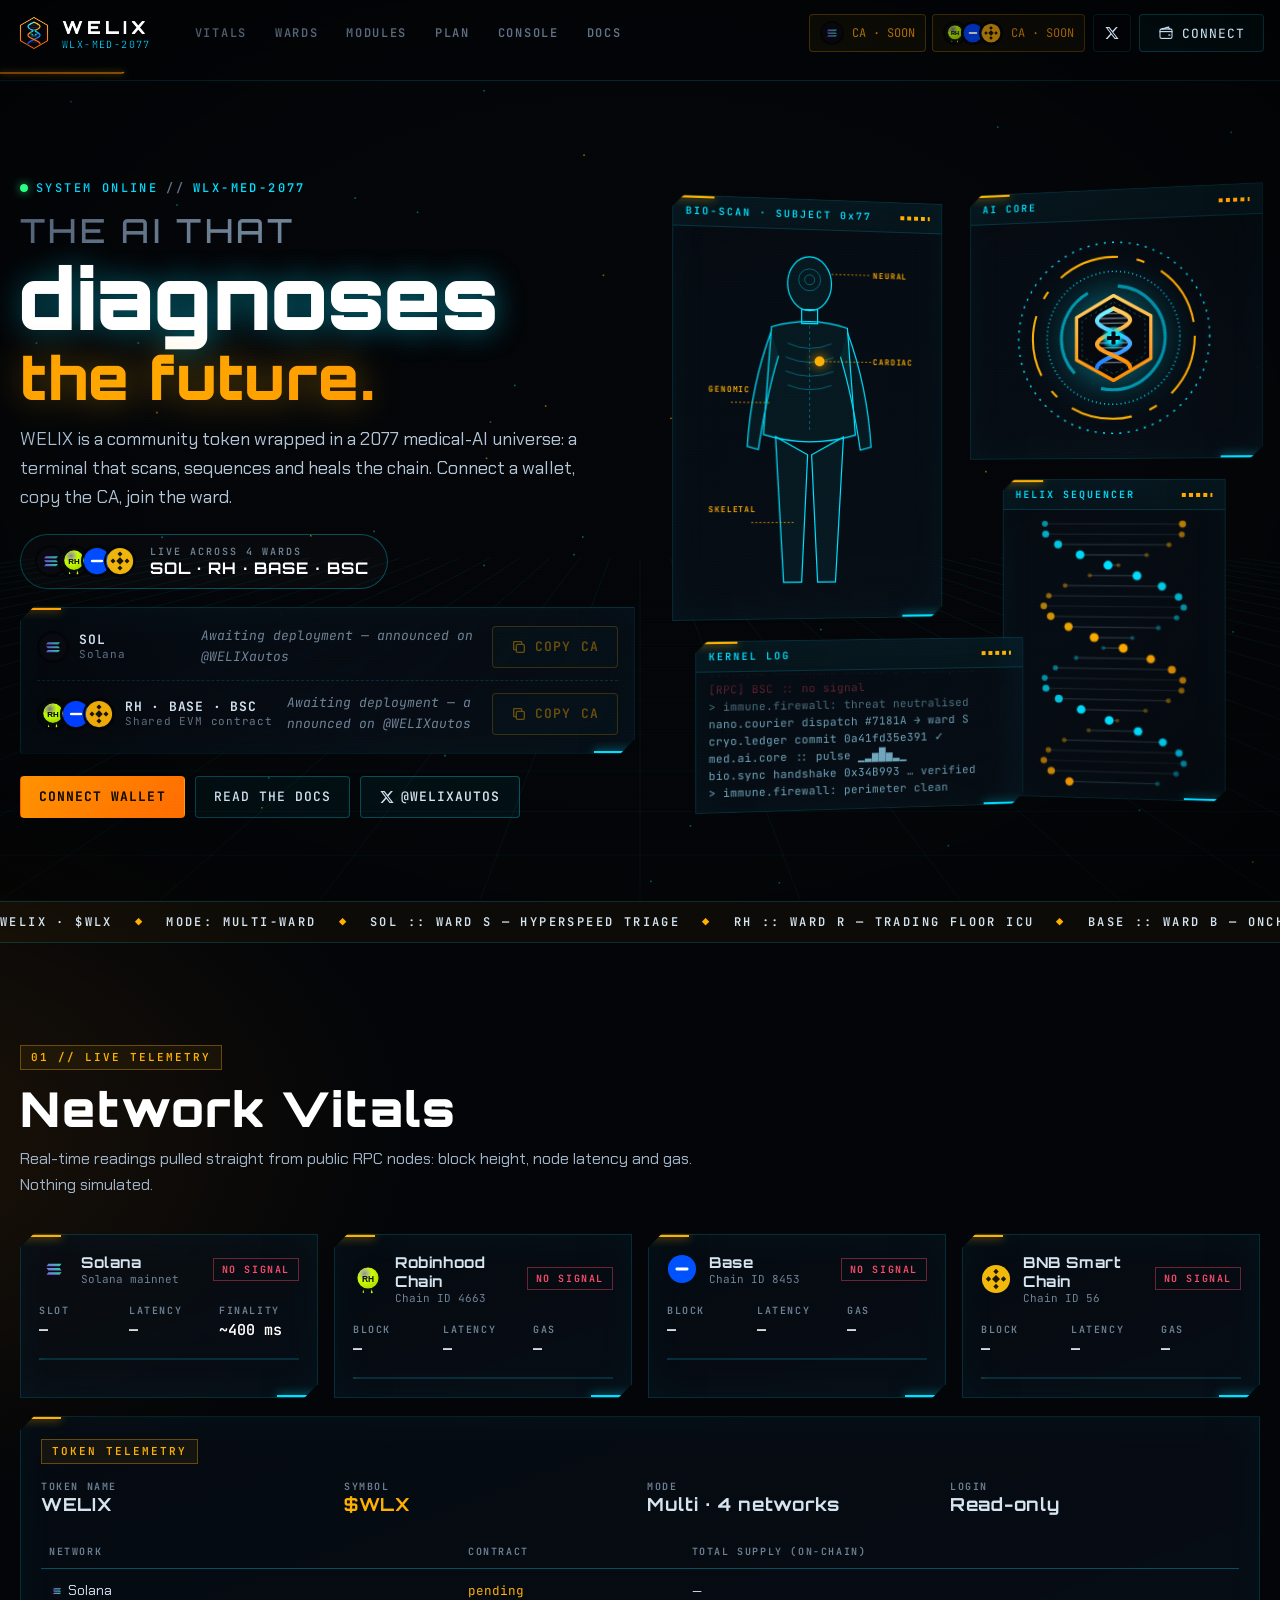
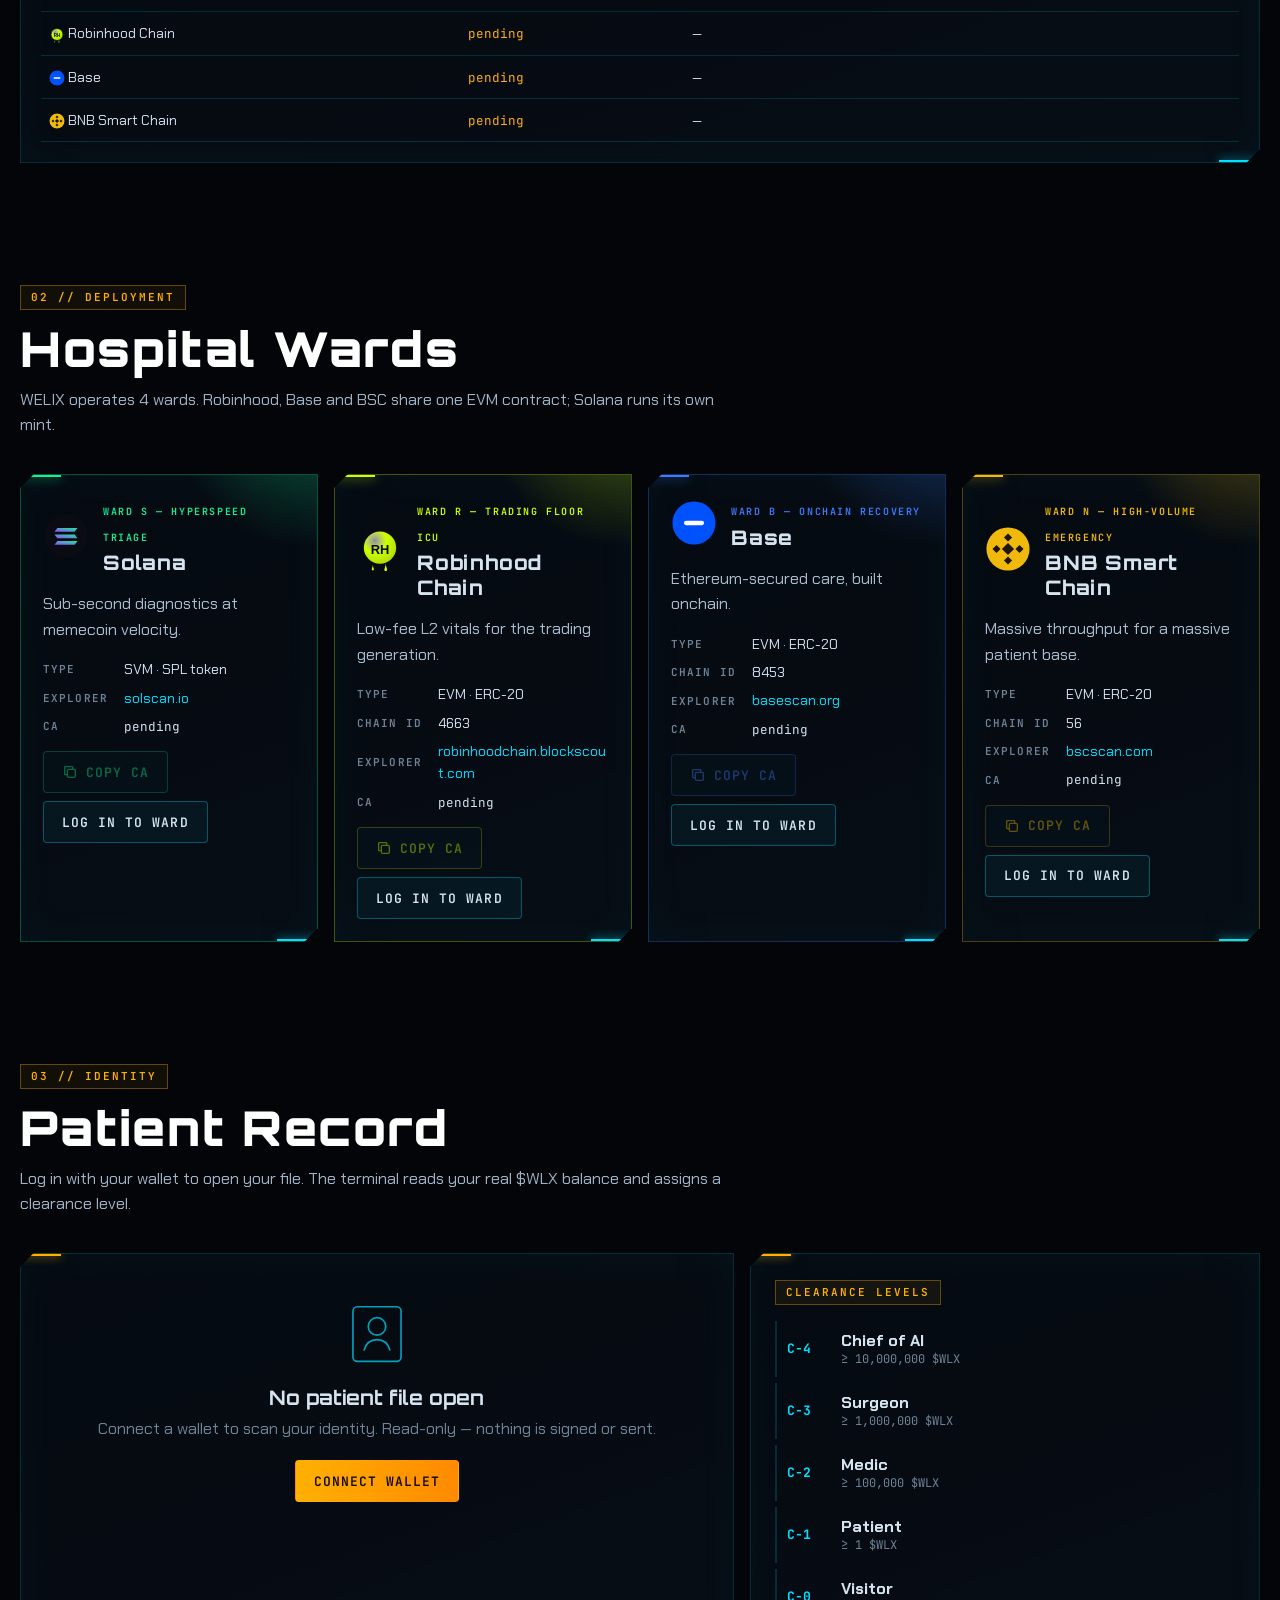
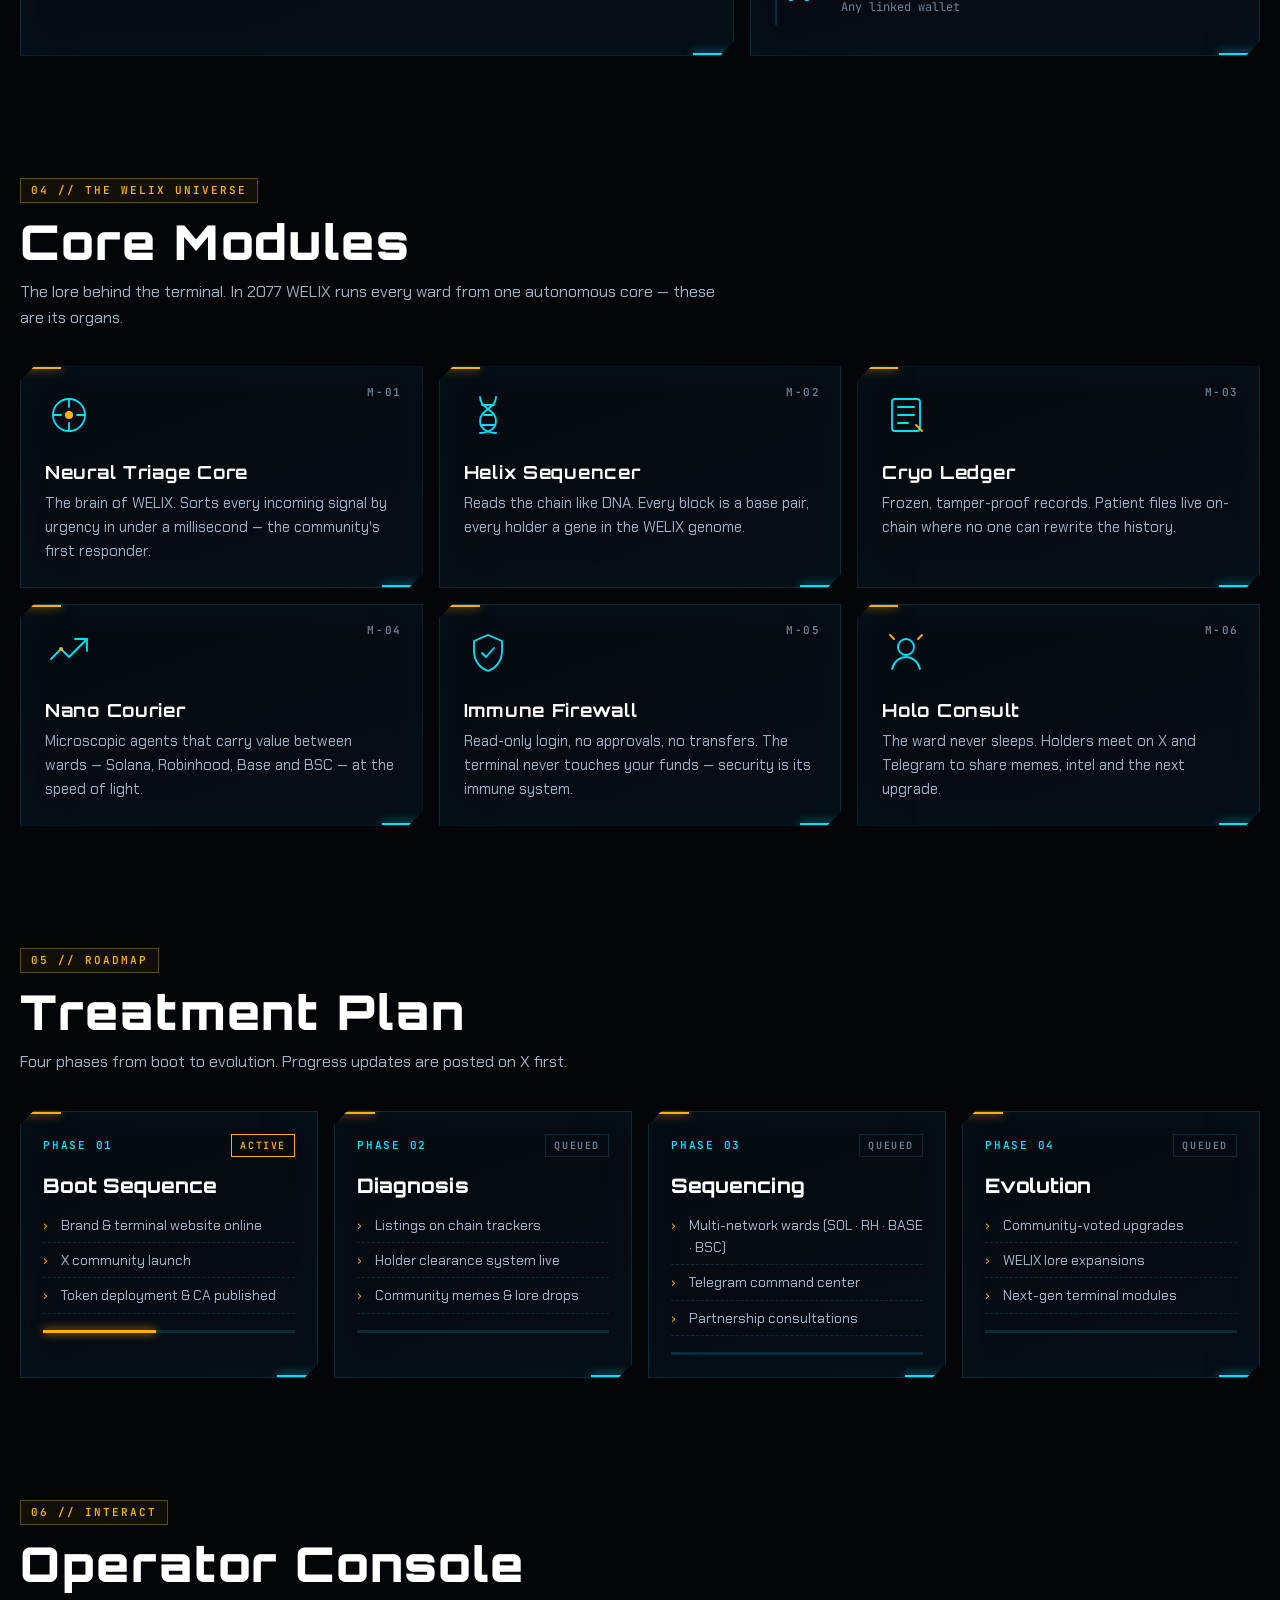
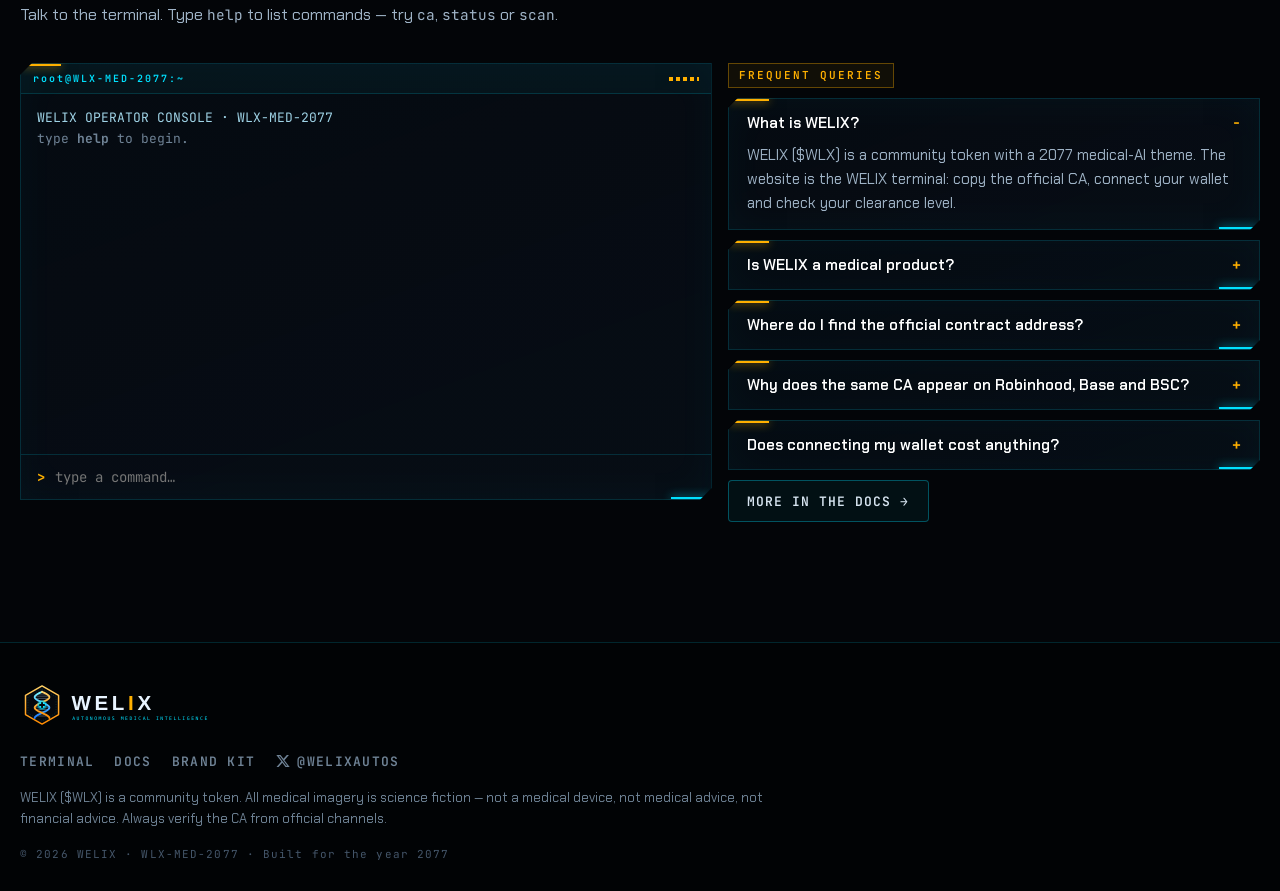
==== index.html @ bdf2879d "WELIX: 2077 medical-AI terminal site, docs, brand kit, config-driven networks Co-Authored-By: Claude" ====
<!doctype html>
<html lang="en" data-mode="multi">
<head>
  <meta charset="utf-8">
  <meta name="viewport" content="width=device-width, initial-scale=1">
  <title>WELIX ($WLX) — Autonomous Medical Intelligence</title>
  <meta name="description" content="WELIX ($WLX) — the 2077 medical-AI terminal. Copy the official CA, connect your wallet, check your clearance.">
  <meta name="theme-color" content="#030508">
  <meta property="og:title" content="WELIX ($WLX) — Autonomous Medical Intelligence">
  <meta property="og:description" content="The 2077 medical-AI terminal on Solana, Robinhood Chain, Base and BSC.">
  <meta property="og:image" content="assets/brand/welix-banner.svg">
  <link rel="icon" href="assets/favicon.svg" type="image/svg+xml">
  <link rel="preconnect" href="https://fonts.googleapis.com"><link rel="preconnect" href="https://fonts.gstatic.com" crossorigin>
  <link href="https://fonts.googleapis.com/css2?family=Orbitron:wght@500;700;900&family=JetBrains+Mono:wght@400;600&family=Chakra+Petch:wght@400;500;600&display=swap" rel="stylesheet">
  <link rel="stylesheet" href="css/style.css">
</head>
<body data-page="home">
  <canvas class="field" id="field" aria-hidden="true"></canvas>
  <div class="scan-ov" aria-hidden="true"></div>
  <header class="hdr" id="site-header"></header>

  <main>
    <!-- ============ HERO ============ -->
    <section class="hero wrap">
      <div class="hero-l">
        <div class="sys-tag"><i class="dot"></i> SYSTEM ONLINE <span class="sep">//</span> <span data-cfg="project.systemId">WLX-MED-2077</span></div>
        <h1 class="h-hero">
          <span class="l1">The AI that</span>
          <span class="l2" data-scramble>diagnoses</span>
          <span class="l3">the future.</span>
        </h1>
        <p class="lead" data-cfg="project.description"></p>
        <div class="hero-net" id="hero-net"></div>
        <div class="ca-block holo" id="hero-ca"></div>
        <div class="cta">
          <button class="btn btn-pri" data-action="wallet">Connect wallet</button>
          <a class="btn" href="docs.html">Read the docs</a>
          <span id="hero-soc"></span>
        </div>
      </div>

      <div class="hero-r" aria-hidden="true">
        <!-- Body scan -->
        <div class="win holo w-body">
          <div class="win-t"><span>BIO-SCAN · SUBJECT 0x77</span><i></i></div>
          <svg class="body" viewBox="0 0 200 360">
            <defs>
              <linearGradient id="scanG" x1="0" y1="0" x2="0" y2="1"><stop offset="0" stop-color="var(--blue)" stop-opacity="0"/><stop offset="1" stop-color="var(--blue)" stop-opacity=".55"/></linearGradient>
              <clipPath id="bodyClip"><rect x="0" y="0" width="200" height="360"/></clipPath>
            </defs>
            <g class="silh">
              <ellipse cx="100" cy="40" rx="22" ry="27"/>
              <path d="M92 66h16v14H92z"/>
              <path d="M62 84Q100 72 138 84L146 192Q100 206 54 192Z"/>
              <path d="M62 88Q42 142 38 204l11 3q8-54 20-94"/>
              <path d="M138 88q20 54 24 116l-11 3q-8-54-20-94"/>
              <path d="M66 194l8 146h18l6-128z"/>
              <path d="M134 194l-8 146h-18l-6-128z"/>
            </g>
            <g class="inner">
              <path d="M100 82v108" stroke-dasharray="3 3"/>
              <path d="M78 100q22 10 44 0M76 114q24 10 48 0M76 128q24 10 48 0M78 142q22 9 44 0"/>
              <circle cx="100" cy="36" r="11"/><circle cx="100" cy="36" r="5"/>
            </g>
            <circle class="heart" cx="110" cy="118" r="5"/>
            <g class="tags">
              <path d="M122 30h40"/><text x="164" y="33">NEURAL</text>
              <path d="M116 118h46"/><text x="164" y="121">CARDIAC</text>
              <path d="M60 160H22"/><text x="0" y="150">GENOMIC</text>
              <path d="M84 280H40"/><text x="0" y="270">SKELETAL</text>
            </g>
            <g clip-path="url(#bodyClip)"><rect class="scanbar" x="0" y="-40" width="200" height="40" fill="url(#scanG)"/></g>
          </svg>
        </div>
        <!-- AI core -->
        <div class="win holo w-core">
          <div class="win-t"><span>AI CORE</span><i></i></div>
          <div class="core">
            <svg viewBox="0 0 200 200">
              <g class="r r1"><circle cx="100" cy="100" r="92" stroke-dasharray="2 6"/></g>
              <g class="r r2"><circle cx="100" cy="100" r="78" stroke-dasharray="60 18 8 18"/></g>
              <g class="r r3"><circle cx="100" cy="100" r="64" stroke-dasharray="1 3"/></g>
              <g class="r r4"><circle cx="100" cy="100" r="50" stroke-dasharray="90 30"/></g>
            </svg>
            <img src="assets/brand/welix-mark.svg" alt="">
          </div>
        </div>
        <!-- DNA -->
        <div class="win holo w-dna">
          <div class="win-t"><span>HELIX SEQUENCER</span><i></i></div>
          <canvas id="dna"></canvas>
        </div>
        <!-- Stream -->
        <div class="win holo w-stream">
          <div class="win-t"><span>KERNEL LOG</span><i></i></div>
          <div class="stream" id="stream"></div>
        </div>
      </div>
    </section>

    <div class="ticker" aria-hidden="true"><div class="ticker-in" id="ticker"></div></div>

    <!-- ============ VITALS ============ -->
    <section class="sec wrap" id="vitals">
      <div class="sec-h rv"><span class="tag">01 // LIVE TELEMETRY</span><h2>Network Vitals</h2>
        <p>Real-time readings pulled straight from public RPC nodes: block height, node latency and gas. Nothing simulated.</p></div>
      <div class="vitals" id="vitals-grid"></div>
      <div class="telemetry holo rv" id="telemetry"></div>
    </section>

    <!-- ============ WARDS ============ -->
    <section class="sec wrap" id="wards">
      <div class="sec-h rv"><span class="tag">02 // DEPLOYMENT</span><h2 id="wards-title">Hospital Wards</h2>
        <p id="wards-sub"></p></div>
      <div class="wards" id="wards-grid"></div>
    </section>

    <!-- ============ PATIENT RECORD ============ -->
    <section class="sec wrap" id="record">
      <div class="sec-h rv"><span class="tag">03 // IDENTITY</span><h2>Patient Record</h2>
        <p>Log in with your wallet to open your file. The terminal reads your real <span data-sym>$WLX</span> balance and assigns a clearance level.</p></div>
      <div class="record">
        <div class="holo rec-card rv" id="rec-card"></div>
        <div class="holo rec-ladder rv" id="rec-ladder"></div>
      </div>
    </section>

    <!-- ============ MODULES ============ -->
    <section class="sec wrap" id="modules">
      <div class="sec-h rv"><span class="tag">04 // THE WELIX UNIVERSE</span><h2>Core Modules</h2>
        <p>The lore behind the terminal. In 2077 WELIX runs every ward from one autonomous core — these are its organs.</p></div>
      <div class="mods">
        <article class="mod holo rv"><span class="mod-n">M-01</span>
          <svg viewBox="0 0 48 48" class="mod-ic"><circle cx="24" cy="24" r="16"/><path d="M24 8v8M24 32v8M8 24h8M32 24h8"/><circle cx="24" cy="24" r="4" class="f"/></svg>
          <h3>Neural Triage Core</h3><p>The brain of WELIX. Sorts every incoming signal by urgency in under a millisecond — the community's first responder.</p></article>
        <article class="mod holo rv"><span class="mod-n">M-02</span>
          <svg viewBox="0 0 48 48" class="mod-ic"><path d="M16 6c0 12 16 12 16 24s-16 12-16 12M32 6c0 12-16 12-16 24s16 12 16 12"/><path d="M18 14h12M18 34h12M20 24h8"/></svg>
          <h3>Helix Sequencer</h3><p>Reads the chain like DNA. Every block is a base pair, every holder a gene in the WELIX genome.</p></article>
        <article class="mod holo rv"><span class="mod-n">M-03</span>
          <svg viewBox="0 0 48 48" class="mod-ic"><rect x="10" y="8" width="28" height="32" rx="3"/><path d="M16 16h16M16 24h16M16 32h10"/><path d="M34 34l6 6" class="a"/></svg>
          <h3>Cryo Ledger</h3><p>Frozen, tamper-proof records. Patient files live on-chain where no one can rewrite the history.</p></article>
        <article class="mod holo rv"><span class="mod-n">M-04</span>
          <svg viewBox="0 0 48 48" class="mod-ic"><path d="M6 30l10-10 8 8 18-18"/><path d="M30 10h12v12"/><circle cx="16" cy="20" r="2" class="f"/></svg>
          <h3>Nano Courier</h3><p>Microscopic agents that carry value between wards — Solana, Robinhood, Base and BSC — at the speed of light.</p></article>
        <article class="mod holo rv"><span class="mod-n">M-05</span>
          <svg viewBox="0 0 48 48" class="mod-ic"><path d="M24 6l14 6v10c0 10-6 17-14 20-8-3-14-10-14-20V12z"/><path d="M18 24l4 4 8-9"/></svg>
          <h3>Immune Firewall</h3><p>Read-only login, no approvals, no transfers. The terminal never touches your funds — security is its immune system.</p></article>
        <article class="mod holo rv"><span class="mod-n">M-06</span>
          <svg viewBox="0 0 48 48" class="mod-ic"><circle cx="24" cy="18" r="8"/><path d="M10 40c2-8 8-12 14-12s12 4 14 12"/><path d="M36 10l4-4M12 10 8 6" class="a"/></svg>
          <h3>Holo Consult</h3><p>The ward never sleeps. Holders meet on X and Telegram to share memes, intel and the next upgrade.</p></article>
      </div>
    </section>

    <!-- ============ TREATMENT PLAN ============ -->
    <section class="sec wrap" id="plan">
      <div class="sec-h rv"><span class="tag">05 // ROADMAP</span><h2>Treatment Plan</h2>
        <p>Four phases from boot to evolution. Progress updates are posted on X first.</p></div>
      <div class="plan" id="plan-grid"></div>
    </section>

    <!-- ============ CONSOLE + FAQ ============ -->
    <section class="sec wrap" id="console">
      <div class="sec-h rv"><span class="tag">06 // INTERACT</span><h2>Operator Console</h2>
        <p>Talk to the terminal. Type <code>help</code> to list commands — try <code>ca</code>, <code>status</code> or <code>scan</code>.</p></div>
      <div class="console-grid">
        <div class="term holo rv">
          <div class="win-t"><span>root@<span data-cfg="project.systemId">WLX-MED-2077</span>:~</span><i></i></div>
          <div class="term-out" id="term-out"></div>
          <form class="term-in" id="term-form" autocomplete="off">
            <label for="term-input">&gt;</label><input id="term-input" spellcheck="false" placeholder="type a command…" aria-label="Terminal command">
          </form>
        </div>
        <div class="faq rv" id="faq"></div>
      </div>
    </section>
  </main>

  <footer class="ftr" id="site-footer"></footer>

  <script src="js/config.js"></script>
  <script src="js/chain.js"></script>
  <script src="js/wallet.js"></script>
  <script src="js/ui.js"></script>
  <script src="js/fx.js"></script>
  <script src="js/home.js"></script>
</body>
</html>
---- css/style.css ----
/* =============================================================================
   WELIX — 2077 Medical AI Terminal
   Palette: deep black · amber pulse · electric blue
   Single mode: --accent switches to the network color (set by ui.js)
   ============================================================================= */
:root {
  --bg: #030508;
  --bg2: #070b11;
  --panel: rgba(7, 13, 21, .72);
  --panel2: rgba(10, 20, 32, .55);
  --amber: #ffb000;
  --amber2: #ff8a00;
  --blue: #00e1ff;
  --blue2: #1e7bff;
  --text: #d6e4f0;
  --muted: #6f8396;
  --line: rgba(0, 225, 255, .16);
  --line2: rgba(0, 225, 255, .32);
  --net: #ffb000;
  --net2: #ff8a00;
  --net-rgb: 255, 176, 0;
  --accent: var(--amber);
  --accent2: var(--amber2);
  --ff-d: "Orbitron", "Eurostile", sans-serif;
  --ff-t: "Chakra Petch", system-ui, sans-serif;
  --ff-m: "JetBrains Mono", ui-monospace, monospace;
  --r: 4px;
  --cut: 14px;
}
html[data-mode="single"] { --accent: var(--net); --accent2: var(--net2); }

* { box-sizing: border-box; }
html { scroll-behavior: smooth; scroll-padding-top: 90px; }
body {
  margin: 0; background: var(--bg); color: var(--text);
  font: 400 16px/1.6 var(--ff-t); overflow-x: hidden;
  background-image:
    radial-gradient(1200px 600px at 85% -10%, rgba(0, 225, 255, .10), transparent 60%),
    radial-gradient(900px 600px at -10% 20%, rgba(var(--net-rgb), .10), transparent 60%);
}
html[data-mode="multi"] body { background-image:
    radial-gradient(1200px 600px at 85% -10%, rgba(0, 225, 255, .10), transparent 60%),
    radial-gradient(900px 600px at -10% 20%, rgba(255, 138, 0, .10), transparent 60%); }
a { color: var(--blue); text-decoration: none; }
a:hover { color: #fff; }
code { font-family: var(--ff-m); font-size: .9em; }
img { max-width: 100%; }
svg { flex: none; }
.wrap { width: min(1240px, 100% - 40px); margin-inline: auto; }
.amber { color: var(--accent) !important; }
.muted { color: var(--muted); }
.ok { color: #3dff9e; } .err { color: #ff4d6d; } .dim { color: var(--muted); }

.field { position: fixed; inset: 0; width: 100%; height: 100%; z-index: -1; pointer-events: none; }
.scan-ov { position: fixed; inset: 0; pointer-events: none; z-index: 90;
  background: repeating-linear-gradient(0deg, rgba(255,255,255,.018) 0 1px, transparent 1px 3px);
  mix-blend-mode: overlay; }
.scan-ov::after { content: ""; position: absolute; inset: 0;
  background: radial-gradient(ellipse at center, transparent 55%, rgba(0,0,0,.55)); }

/* ---------- Holo panel (cut corners + glow) ---------- */
.holo {
  position: relative; background: linear-gradient(160deg, var(--panel), var(--panel2));
  border: 1px solid var(--line); backdrop-filter: blur(8px);
  clip-path: polygon(var(--cut) 0, 100% 0, 100% calc(100% - var(--cut)), calc(100% - var(--cut)) 100%, 0 100%, 0 var(--cut));
  box-shadow: inset 0 0 40px rgba(0, 225, 255, .04);
}
.holo::before { content: ""; position: absolute; top: 0; left: 0; width: 40px; height: 2px; background: var(--accent); box-shadow: 0 0 10px var(--accent); }
.holo::after { content: ""; position: absolute; bottom: 0; right: 0; width: 40px; height: 2px; background: var(--blue); box-shadow: 0 0 10px var(--blue); }
.tag { display: inline-block; font: 600 11px/1 var(--ff-m); letter-spacing: .18em; color: var(--accent); padding: 6px 10px;
  border: 1px solid rgba(var(--net-rgb), .35); background: rgba(var(--net-rgb), .06); text-transform: uppercase; }
html[data-mode="multi"] .tag { border-color: rgba(255,176,0,.35); background: rgba(255,176,0,.06); }

/* ---------- Buttons ---------- */
.btn { display: inline-flex; align-items: center; gap: 8px; height: 42px; padding: 0 18px; cursor: pointer;
  font: 600 13px/1 var(--ff-m); letter-spacing: .08em; text-transform: uppercase; color: var(--text);
  background: rgba(0, 225, 255, .05); border: 1px solid var(--line2); border-radius: var(--r);
  transition: .2s; white-space: nowrap; }
.btn:hover { border-color: var(--blue); color: #fff; box-shadow: 0 0 18px rgba(0,225,255,.25); }
.btn svg { width: 16px; height: 16px; fill: none; stroke: currentColor; stroke-width: 2; stroke-linecap: round; stroke-linejoin: round; }
.btn svg.fill, .soc svg.fill { fill: currentColor; stroke: none; }
.btn-pri { background: linear-gradient(90deg, var(--accent), var(--accent2)); color: #120a00; border-color: transparent; }
.btn-pri:hover { color: #000; box-shadow: 0 0 26px rgba(var(--net-rgb), .55); }
html[data-mode="multi"] .btn-pri:hover { box-shadow: 0 0 26px rgba(255,176,0,.55); }
.btn-copy { border-color: rgba(var(--net-rgb), .5); color: var(--accent); }
.btn:disabled { opacity: .4; cursor: not-allowed; box-shadow: none; }
.btn-danger { border-color: rgba(255, 77, 109, .5); color: #ff4d6d; }
.btn-ic { display: inline-flex; align-items: center; gap: 4px; padding: 6px 8px; border: 1px solid var(--line); border-radius: var(--r);
  background: transparent; color: var(--text); cursor: pointer; }
.btn-ic svg { width: 13px; height: 13px; fill: none; stroke: currentColor; stroke-width: 2; }
.btn-ic:hover { border-color: var(--blue); color: #fff; }
.soc { display: inline-flex; align-items: center; gap: 6px; color: var(--text); font: 600 13px var(--ff-m); }
.soc svg { width: 16px; height: 16px; }
.soc.mini span { display: none; }
.soc.mini { width: 38px; height: 38px; justify-content: center; border: 1px solid var(--line); border-radius: var(--r); }
.soc.btn { height: 42px; }

/* ---------- Network icons ---------- */
.net-ic { width: 20px; height: 20px; border-radius: 50%; vertical-align: middle; }
.net-ic.sm { width: 16px; height: 16px; } .net-ic.lg { width: 30px; height: 30px; } .net-ic.xl { width: 46px; height: 46px; }
.ic-stack { display: inline-flex; }
.ic-stack .net-ic { margin-left: -6px; border: 2px solid var(--bg); box-sizing: content-box; }
.ic-stack .net-ic:first-child { margin-left: 0; }
.ic-stack.lg .net-ic { width: 28px; height: 28px; margin-left: -9px; }
.ic-stack.lg .net-ic:first-child { margin-left: 0; }

/* ---------- Header ---------- */
.hdr { position: sticky; top: 0; z-index: 50; background: rgba(3, 5, 8, .82); backdrop-filter: blur(12px); border-bottom: 1px solid var(--line); }
.hdr-in { display: flex; align-items: center; gap: 20px; height: 66px; width: min(1360px, 100% - 32px); margin-inline: auto; }
.brand { display: flex; align-items: center; gap: 10px; color: #fff; }
.brand-t { display: flex; flex-direction: column; line-height: 1.1; }
.brand-t b { font: 900 18px var(--ff-d); letter-spacing: .22em; }
.brand-t small { font: 10px var(--ff-m); color: var(--blue); letter-spacing: .14em; }
.nav { display: flex; gap: 4px; margin-left: 12px; }
.nav a { padding: 8px 12px; font: 600 12px var(--ff-m); letter-spacing: .14em; text-transform: uppercase; color: var(--muted); }
.nav a:hover { color: var(--accent); }
.hdr-r { margin-left: auto; display: flex; align-items: center; gap: 8px; }
.hdr-soc { display: flex; gap: 6px; }
.ca-chips { display: flex; gap: 6px; }
.ca-chip { display: inline-flex; align-items: center; gap: 8px; height: 38px; padding: 0 10px; cursor: pointer;
  background: rgba(var(--net-rgb), .06); border: 1px solid rgba(var(--net-rgb), .35); color: var(--text); border-radius: var(--r); }
html[data-mode="multi"] .ca-chip { background: rgba(255,176,0,.06); border-color: rgba(255,176,0,.35); }
.ca-chip code { font-size: 12px; color: var(--accent); }
.ca-chip svg { width: 14px; height: 14px; fill: none; stroke: currentColor; stroke-width: 2; }
.ca-chip:disabled { cursor: default; opacity: .75; }
.ca-chip:not(:disabled):hover { border-color: var(--accent); }
.btn-wallet { height: 38px; }
.btn-wallet.on { border-color: rgba(61, 255, 158, .5); color: #3dff9e; }
.burger { display: none; width: 38px; height: 38px; background: none; border: 1px solid var(--line); border-radius: var(--r); cursor: pointer; padding: 9px 8px; }
.burger i { display: block; height: 2px; background: var(--text); margin: 4px 0; }
.ecg { display: block; width: 100%; height: 14px; opacity: .8; }

/* ---------- Hero ---------- */
.hero { display: grid; grid-template-columns: 1.05fr 1fr; gap: 40px; padding: 56px 0 40px; min-height: calc(100vh - 80px); align-items: center; }
.sys-tag { font: 600 12px var(--ff-m); letter-spacing: .2em; color: var(--blue); display: flex; align-items: center; gap: 8px; }
.sys-tag .sep { color: var(--muted); }
.dot { width: 8px; height: 8px; border-radius: 50%; background: #3dff9e; box-shadow: 0 0 10px #3dff9e; animation: blink 1.4s infinite; }
@keyframes blink { 50% { opacity: .25; } }
.h-hero { margin: 18px 0 18px; font-family: var(--ff-d); font-weight: 900; line-height: 1; letter-spacing: .02em; }
.h-hero span { display: block; }
.h-hero .l1 { font-size: clamp(22px, 2.6vw, 34px); font-weight: 500; color: var(--muted); letter-spacing: .1em; text-transform: uppercase; }
.h-hero .l2 { font-size: clamp(46px, 6.6vw, 92px); color: #fff; text-shadow: 0 0 30px rgba(0, 225, 255, .45); margin: 8px 0; }
.h-hero .l3 { font-size: clamp(34px, 4.6vw, 64px);
  background: linear-gradient(90deg, var(--accent), var(--accent2)); -webkit-background-clip: text; background-clip: text; color: transparent;
  filter: drop-shadow(0 0 18px rgba(var(--net-rgb), .4)); }
html[data-net="solana"] .h-hero .l3 { background-image: linear-gradient(90deg, #9945FF, #14F195); }
html[data-net="base"] .h-hero .l3 { background-image: linear-gradient(90deg, #3D7BFF, #9cc0ff); }
html[data-net="robinhood"] .h-hero .l3 { background-image: linear-gradient(90deg, #CCFF00, #7AFF3A); }
html[data-net="bsc"] .h-hero .l3 { background-image: linear-gradient(90deg, #F0B90B, #FFE27A); }
.lead { font-size: 18px; color: #b4c6d6; max-width: 560px; margin: 0 0 22px; }

.hero-net { margin-bottom: 18px; }
.net-badge { display: inline-flex; align-items: center; gap: 14px; padding: 10px 18px 10px 10px; border: 1px solid var(--line2); border-radius: 60px;
  background: rgba(255,255,255,.02); }
.net-badge:not(.multi) { border-color: var(--c); box-shadow: 0 0 24px color-mix(in srgb, var(--c) 30%, transparent); }
.net-badge > span:last-child { display: flex; flex-direction: column; line-height: 1.2; }
.net-badge small { font: 600 10px var(--ff-m); letter-spacing: .2em; color: var(--muted); }
.net-badge b { font: 700 16px var(--ff-d); letter-spacing: .06em; color: #fff; }
.net-badge em { font: 12px var(--ff-m); color: var(--c, var(--blue)); font-style: normal; }
.net-badge.multi { padding-left: 14px; }

.ca-block { padding: 6px 16px; margin-bottom: 22px; }
.ca-row { display: grid; grid-template-columns: auto 1fr auto; align-items: center; gap: 14px; padding: 12px 0; }
.ca-row + .ca-row { border-top: 1px dashed var(--line); }
.ca-nets { display: flex; align-items: center; gap: 10px; min-width: 150px; }
.ca-lbl { display: flex; flex-direction: column; font: 700 13px var(--ff-m); letter-spacing: .06em; line-height: 1.25; }
.ca-lbl small { font-weight: 400; color: var(--muted); font-size: 11px; }
.ca-addr { font-size: 13px; color: var(--accent); word-break: break-all; }
.ca-row.pending .ca-addr { color: var(--muted); font-style: italic; }
.ca-act { display: flex; gap: 6px; align-items: center; flex-wrap: wrap; }
.cta { display: flex; flex-wrap: wrap; gap: 10px; align-items: center; }
#hero-soc { display: contents; }

/* Hologram window stack */
.hero-r { position: relative; height: 620px; perspective: 1400px; }
.win { position: absolute; --cut: 12px; animation: float 8s ease-in-out infinite; }
.win-t { display: flex; justify-content: space-between; align-items: center; padding: 8px 12px; font: 600 10px var(--ff-m); letter-spacing: .2em; color: var(--blue);
  border-bottom: 1px solid var(--line); background: rgba(0,225,255,.04); }
.win-t i { width: 30px; height: 4px; background: repeating-linear-gradient(90deg, var(--accent) 0 4px, transparent 4px 7px); }
@keyframes float { 50% { translate: 0 -10px; } }
.w-body { left: 0; top: 10px; width: 46%; height: 420px; transform: rotateY(10deg); }
.w-core { right: 0; top: 0; width: 50%; height: 270px; transform: rotateY(-12deg); animation-delay: -2s; }
.w-dna { right: 6%; top: 290px; width: 38%; height: 320px; transform: rotateY(-8deg); animation-delay: -4s; }
.w-stream { left: 4%; bottom: 0; width: 56%; height: 170px; transform: rotateY(8deg); animation-delay: -6s; z-index: 2; }
.w-dna canvas { width: 100%; height: calc(100% - 32px); display: block; }

svg.body { width: 100%; height: calc(100% - 32px); padding: 14px 10px; }
.body .silh * { fill: rgba(0, 225, 255, .06); stroke: var(--blue); stroke-width: 1.2; }
.body .inner * { fill: none; stroke: rgba(0, 225, 255, .45); stroke-width: .8; }
.body .heart { fill: var(--accent); filter: drop-shadow(0 0 6px var(--accent)); animation: beat 1.1s infinite; transform-origin: 110px 118px; }
@keyframes beat { 0%, 100% { transform: scale(1); } 15% { transform: scale(1.6); } 30% { transform: scale(1); } 45% { transform: scale(1.3); } }
.body .tags path { stroke: var(--accent); stroke-width: .7; fill: none; stroke-dasharray: 2 2; }
.body .tags text { fill: var(--accent); font: 600 8px var(--ff-m); letter-spacing: .1em; }
.body .scanbar { animation: scan 3.6s linear infinite; }
@keyframes scan { to { transform: translateY(400px); } }

.core { position: relative; height: calc(100% - 32px); display: grid; place-items: center; }
.core svg { position: absolute; width: 88%; height: 88%; }
.core circle { fill: none; stroke: var(--blue); stroke-width: 1.4; }
.core .r { transform-origin: 100px 100px; }
.core .r1 { animation: spin 40s linear infinite; }
.core .r2 { animation: spin 16s linear infinite reverse; } .core .r2 circle { stroke: var(--accent); stroke-width: 2; }
.core .r3 { animation: spin 24s linear infinite; }
.core .r4 { animation: spin 9s linear infinite reverse; } .core .r4 circle { stroke-width: 3; opacity: .6; }
.core img { width: 34%; filter: drop-shadow(0 0 22px rgba(0, 225, 255, .55)); animation: pulse 2.4s ease-in-out infinite; }
@keyframes spin { to { transform: rotate(360deg); } }
@keyframes pulse { 50% { transform: scale(1.06); filter: drop-shadow(0 0 34px rgba(255, 176, 0, .6)); } }

.stream { height: calc(100% - 32px); overflow: hidden; padding: 8px 12px; font: 11px/1.55 var(--ff-m); color: #6fa6bd;
  display: flex; flex-direction: column; justify-content: flex-end;
  mask-image: linear-gradient(transparent, #000 40%); }
.stream .ln { flex: none; white-space: nowrap; overflow: hidden; text-overflow: ellipsis; }
.stream .ln.live { color: var(--accent); }
.stream .ln.err { color: #ff4d6d; }

/* ---------- Ticker ---------- */
.ticker { overflow: hidden; border-block: 1px solid var(--line); background: rgba(var(--net-rgb), .04); padding: 12px 0; }
html[data-mode="multi"] .ticker { background: rgba(255,176,0,.04); }
.ticker-in { display: flex; gap: 22px; width: max-content; animation: marq 40s linear infinite; font: 600 12px var(--ff-m); letter-spacing: .2em; }
.ticker-in i { color: var(--accent); font-style: normal; }
@keyframes marq { to { transform: translateX(-50%); } }

/* ---------- Sections ---------- */
.sec { padding: 100px 0 20px; }
.sec-h { max-width: 720px; margin-bottom: 36px; }
.sec-h h2 { font: 900 clamp(30px, 4vw, 48px)/1.05 var(--ff-d); letter-spacing: .04em; margin: 14px 0 12px; color: #fff; }
.sec-h p { color: #9fb3c6; margin: 0; }
.rv { opacity: 0; transform: translateY(24px); transition: .7s cubic-bezier(.2, .7, .2, 1); }
.rv.vis { opacity: 1; transform: none; }

/* Vitals */
.vitals { display: grid; grid-template-columns: repeat(auto-fit, minmax(260px, 1fr)); gap: 16px; }
.vital { padding: 18px; }
.v-h { display: flex; align-items: center; gap: 12px; }
.v-h span { display: flex; flex-direction: column; line-height: 1.2; }
.v-h b { font: 700 15px var(--ff-d); letter-spacing: .04em; }
.v-h small { color: var(--muted); font: 11px var(--ff-m); }
.st { margin-left: auto; white-space: nowrap; font: 600 10px var(--ff-m); letter-spacing: .16em; color: #3dff9e; font-style: normal; padding: 4px 8px; border: 1px solid rgba(61,255,158,.35); }
.vital.off .st { color: #ff4d6d; border-color: rgba(255,77,109,.4); }
.v-b { display: grid; grid-template-columns: repeat(3, 1fr); gap: 10px; margin-top: 18px; }
.v-b small, .tel-g small, .d-cards small { display: block; font: 600 10px var(--ff-m); letter-spacing: .16em; color: var(--muted); }
.v-b b { font: 600 15px var(--ff-m); color: #fff; word-break: break-all; }
.v-pulse { height: 2px; margin-top: 16px; background: var(--line); overflow: hidden; }
.v-pulse i { display: block; height: 100%; width: 30%; background: var(--c); box-shadow: 0 0 10px var(--c); transform: translateX(-100%); }
.vital.blip .v-pulse i { animation: sweep 1.2s ease-out; }
@keyframes sweep { to { transform: translateX(340%); } }
.telemetry { margin-top: 18px; padding: 20px; }
.tel-g { display: grid; grid-template-columns: repeat(4, 1fr); gap: 14px; margin: 16px 0; }
.tel-g b { font: 700 18px var(--ff-d); letter-spacing: .04em; }
.tbl { width: 100%; border-collapse: collapse; font-size: 14px; }
.tbl th { text-align: left; font: 600 10px var(--ff-m); letter-spacing: .16em; color: var(--muted); text-transform: uppercase; padding: 10px 8px; border-bottom: 1px solid var(--line2); }
.tbl td { padding: 10px 8px; border-bottom: 1px solid var(--line); vertical-align: middle; }
.tbl code { color: var(--accent); }
.tbl-wrap { overflow-x: auto; }

/* Wards */
.wards { display: grid; grid-template-columns: repeat(auto-fit, minmax(270px, 1fr)); gap: 16px; }
.wards.one { grid-template-columns: 1fr; }
.ward { padding: 22px; overflow: hidden; border-color: color-mix(in srgb, var(--c) 30%, transparent); }
.ward::before { background: var(--c); box-shadow: 0 0 12px var(--c); }
.ward-glow { position: absolute; inset: -40% -40% auto auto; width: 260px; height: 260px; border-radius: 50%;
  background: radial-gradient(circle, color-mix(in srgb, var(--c) 30%, transparent), transparent 70%); pointer-events: none; }
.ward-h { display: flex; align-items: center; gap: 14px; position: relative; }
.ward-h small { font: 600 10px var(--ff-m); letter-spacing: .16em; color: var(--c); text-transform: uppercase; }
.ward-h h3 { margin: 2px 0 0; font: 800 20px var(--ff-d); letter-spacing: .04em; }
.ward p { color: #a9bccd; }
.ward dl, .rec-f dl, .m-dl { display: grid; grid-template-columns: auto 1fr; gap: 6px 16px; margin: 14px 0; font-size: 14px; }
.ward dt, .rec-f dt, .m-dl dt { font: 600 11px var(--ff-m); color: var(--muted); letter-spacing: .1em; text-transform: uppercase; align-self: center; }
.ward dd, .rec-f dd, .m-dl dd { margin: 0; word-break: break-all; }
.ward-a { display: flex; gap: 8px; flex-wrap: wrap; }
.ward-a .btn-copy { border-color: color-mix(in srgb, var(--c) 55%, transparent); color: var(--c); }
.wards.one .ward { padding: 36px; }
.wards.one .ward-h h3 { font-size: 34px; }
.wards.one .ward-glow { width: 520px; height: 520px; }

/* Record */
.record { display: grid; grid-template-columns: 1.4fr 1fr; gap: 16px; }
.rec-card, .rec-ladder { padding: 24px; }
.rec-empty { text-align: center; padding: 20px; }
.rec-empty svg { width: 70px; height: 70px; fill: none; stroke: var(--blue); stroke-width: 1.5; opacity: .7; }
.rec-empty h3 { font: 700 20px var(--ff-d); margin: 10px 0 6px; }
.rec-empty p { color: var(--muted); margin: 0 0 18px; }
.rec-top { display: flex; align-items: center; justify-content: space-between; }
.rec-id { display: flex; align-items: center; gap: 14px; margin: 18px 0; }
.rec-id small { font: 600 10px var(--ff-m); color: var(--muted); letter-spacing: .16em; display: block; }
.rec-id code { font-size: 14px; color: #fff; word-break: break-all; }
dd.big { font: 700 20px var(--ff-d); }
.note { color: var(--muted); font-style: italic; }
.ladder { list-style: none; margin: 16px 0 0; padding: 0; }
.ladder li { display: flex; align-items: center; gap: 14px; padding: 10px; border-left: 2px solid var(--line); margin-bottom: 6px; }
.ladder li span { display: flex; flex-direction: column; line-height: 1.25; }
.ladder small { color: var(--muted); font: 12px var(--ff-m); }
.ladder .lc { font: 700 13px var(--ff-m); color: var(--blue); width: 40px; }
.ladder li.cur { border-color: var(--accent); background: rgba(var(--net-rgb), .08); }
html[data-mode="multi"] .ladder li.cur { background: rgba(255,176,0,.08); }
.ladder li.cur .lc { color: var(--accent); }

/* Modules */
.mods { display: grid; grid-template-columns: repeat(3, 1fr); gap: 16px; }
.mod { padding: 24px; transition: .3s; }
.mod:hover { border-color: var(--line2); transform: translateY(-4px); box-shadow: 0 10px 40px rgba(0, 225, 255, .08); }
.mod-n { position: absolute; top: 18px; right: 20px; font: 600 11px var(--ff-m); color: var(--muted); letter-spacing: .14em; }
.mod-ic { width: 48px; height: 48px; fill: none; stroke: var(--blue); stroke-width: 1.8; stroke-linecap: round; stroke-linejoin: round; }
.mod-ic .f { fill: var(--accent); stroke: none; } .mod-ic .a { stroke: var(--accent); }
.mod h3 { font: 700 18px var(--ff-d); letter-spacing: .04em; margin: 14px 0 8px; color: #fff; }
.mod p { margin: 0; color: #9fb3c6; font-size: 15px; }

/* Plan */
.plan { display: grid; grid-template-columns: repeat(4, 1fr); gap: 16px; }
.phase { padding: 22px; }
.ph-h { display: flex; justify-content: space-between; align-items: center; }
.ph-n { font: 600 11px var(--ff-m); letter-spacing: .16em; color: var(--blue); }
.phase .st { margin-left: 0; color: var(--muted); border-color: var(--line); }
.phase.active .st { color: var(--accent); border-color: var(--accent); animation: blink 1.6s infinite; }
.phase.done .st { color: #3dff9e; border-color: rgba(61,255,158,.4); }
.phase h3 { font: 800 20px var(--ff-d); margin: 16px 0 10px; color: #fff; }
.phase ul { list-style: none; padding: 0; margin: 0; font-size: 14px; color: #a9bccd; }
.phase li { padding: 6px 0 6px 18px; position: relative; border-bottom: 1px dashed var(--line); }
.phase li::before { content: "›"; position: absolute; left: 0; color: var(--accent); }
.ph-bar { height: 3px; background: var(--line); margin-top: 16px; }
.ph-bar i { display: block; height: 100%; width: 0; background: var(--accent); box-shadow: 0 0 10px var(--accent); }
.phase.active .ph-bar i { width: 45%; } .phase.done .ph-bar i { width: 100%; background: #3dff9e; box-shadow: 0 0 10px #3dff9e; }

/* Console */
.console-grid { display: grid; grid-template-columns: 1.3fr 1fr; gap: 16px; align-items: start; }
.term { --cut: 12px; }
.term-out { height: 360px; overflow-y: auto; padding: 14px 16px; font: 13px/1.6 var(--ff-m); color: #9fd3e6; }
.term-out .cmd { color: #fff; margin-top: 6px; }
.term-out .net-ic { width: 14px; height: 14px; }
.term-in { display: flex; align-items: center; gap: 8px; padding: 12px 16px; border-top: 1px solid var(--line); }
.term-in label { color: var(--accent); font: 700 14px var(--ff-m); }
.term-in input { flex: 1; background: none; border: 0; outline: 0; color: #fff; font: 14px var(--ff-m); caret-color: var(--accent); }
.faq { display: flex; flex-direction: column; gap: 10px; align-items: flex-start; }
.faq details { width: 100%; padding: 14px 18px; --cut: 10px; }
.faq summary { cursor: pointer; font: 600 15px var(--ff-t); color: #fff; list-style: none; display: flex; justify-content: space-between; gap: 10px; }
.faq summary::after { content: "+"; color: var(--accent); font-family: var(--ff-m); }
.faq details[open] summary::after { content: "−"; }
.faq details p { margin: 10px 0 0; color: #9fb3c6; font-size: 15px; }

/* ---------- Footer ---------- */
.ftr { margin-top: 100px; border-top: 1px solid var(--line); background: rgba(0, 0, 0, .35); }
.ftr-in { width: min(1240px, 100% - 40px); margin-inline: auto; padding: 40px 0 30px; display: grid; gap: 18px; }
.ftr-links { display: flex; flex-wrap: wrap; gap: 20px; align-items: center; font: 600 13px var(--ff-m); letter-spacing: .1em; text-transform: uppercase; }
.ftr-links a { color: var(--muted); } .ftr-links a:hover { color: var(--accent); }
.disc { color: var(--muted); font-size: 13px; max-width: 760px; margin: 0; }
.copy-r { font: 11px var(--ff-m); color: #44566a; letter-spacing: .1em; margin: 0; }

/* ---------- Toasts / modal / boot ---------- */
#toasts { position: fixed; bottom: 20px; right: 20px; z-index: 200; display: flex; flex-direction: column; gap: 8px; }
.toast { padding: 12px 16px; font: 600 13px var(--ff-m); background: rgba(5, 10, 16, .95); border: 1px solid var(--line2); border-left: 3px solid var(--blue);
  animation: tin .3s; transition: .4s; }
.toast.ok { border-left-color: #3dff9e; color: #3dff9e; }
.toast.out { opacity: 0; transform: translateX(30px); }
@keyframes tin { from { opacity: 0; transform: translateX(30px); } }

.modal { position: fixed; inset: 0; z-index: 150; display: grid; place-items: center; padding: 20px; opacity: 0; transition: .25s; }
.modal.in { opacity: 1; }
.modal-bg { position: absolute; inset: 0; background: rgba(0, 0, 0, .72); backdrop-filter: blur(4px); }
.modal-box { position: relative; width: min(460px, 100%); padding: 26px; background: rgba(6, 12, 20, .97); max-height: 90vh; overflow: auto; }
.modal-x { position: absolute; top: 14px; right: 14px; background: none; border: 0; color: var(--muted); cursor: pointer; }
.modal-x svg { width: 20px; height: 20px; stroke: currentColor; stroke-width: 2; }
.m-head h3 { display: flex; align-items: center; gap: 10px; font: 800 22px var(--ff-d); margin: 12px 0 4px; }
.m-head p { color: var(--muted); margin: 0 0 18px; font-size: 14px; }
.m-list { display: flex; flex-direction: column; gap: 8px; }
.m-item { display: flex; align-items: center; gap: 14px; padding: 12px 14px; width: 100%; text-align: left; cursor: pointer;
  background: rgba(255, 255, 255, .02); border: 1px solid var(--line); border-radius: var(--r); color: var(--text); font: inherit; transition: .2s; }
.m-item:hover { border-color: var(--c, var(--blue)); background: rgba(0, 225, 255, .05); }
.m-item span { display: flex; flex-direction: column; line-height: 1.25; flex: 1; }
.m-item small { color: var(--muted); font: 12px var(--ff-m); }
.m-item svg { width: 16px; height: 16px; fill: none; stroke: currentColor; stroke-width: 2; }
.m-item.off { opacity: .65; }
.m-item.busy { opacity: .5; pointer-events: none; }
.m-item img { border-radius: 8px; }
.link-back { margin-top: 14px; background: none; border: 0; color: var(--blue); cursor: pointer; font: 13px var(--ff-m); }
.m-err { color: #ff4d6d; font: 12px var(--ff-m); min-height: 1em; margin: 10px 0 0; word-break: break-word; }
.m-row { display: flex; flex-wrap: wrap; gap: 8px; margin-top: 16px; }

.boot { position: fixed; inset: 0; z-index: 300; background: #020304; display: grid; place-items: center; transition: .6s; cursor: pointer; }
.boot.out { opacity: 0; visibility: hidden; }
.boot-in { width: min(560px, 90%); }
.boot-in img { filter: drop-shadow(0 0 20px rgba(0, 225, 255, .6)); animation: pulse 1.6s infinite; }
.boot pre { font: 13px/1.7 var(--ff-m); color: var(--blue); min-height: 200px; white-space: pre-wrap; margin: 18px 0; }
.boot-bar { height: 3px; background: var(--line); } .boot-bar i { display: block; height: 100%; width: 0; background: var(--amber); box-shadow: 0 0 10px var(--amber); transition: width .15s; }
.boot small { display: block; margin-top: 12px; font: 10px var(--ff-m); letter-spacing: .3em; color: var(--muted); }

/* ---------- Docs ---------- */
.docs { display: grid; grid-template-columns: 240px 1fr; gap: 40px; padding: 40px 0; align-items: start; }
.docs-nav { position: sticky; top: 96px; padding: 18px; display: flex; flex-direction: column; gap: 2px; }
.docs-nav .tag { margin-bottom: 10px; align-self: flex-start; }
.docs-nav a { padding: 7px 10px; font: 600 13px var(--ff-m); color: var(--muted); border-left: 2px solid transparent; }
.docs-nav a:hover, .docs-nav a.on { color: var(--accent); border-left-color: var(--accent); background: rgba(255,176,0,.04); }
.docs-body section { padding: 30px 0 40px; border-bottom: 1px solid var(--line); }
.docs-body h1 { font: 900 clamp(32px, 5vw, 54px)/1.05 var(--ff-d); margin: 16px 0; color: #fff; }
.docs-body h2 { font: 800 28px var(--ff-d); margin: 14px 0 12px; color: #fff; letter-spacing: .03em; }
.docs-body h3 { font: 700 17px var(--ff-d); margin: 24px 0 8px; color: var(--blue); letter-spacing: .04em; }
.docs-body p, .docs-body li { color: #b4c6d6; }
.docs-body ul { padding-left: 20px; }
.docs-body ul li::marker { color: var(--accent); }
.d-cards { display: grid; grid-template-columns: repeat(4, 1fr); gap: 12px; margin: 24px 0; }
.d-cards > div { padding: 16px; --cut: 10px; }
.d-cards b { font: 700 16px var(--ff-d); }
.callout { padding: 14px 18px; border: 1px solid rgba(0, 225, 255, .35); border-left: 3px solid var(--blue); background: rgba(0, 225, 255, .05); color: #cfe9f3; margin: 18px 0; }
.callout.warn { border-color: rgba(255, 176, 0, .4); border-left-color: var(--amber); background: rgba(255, 176, 0, .06); color: #ffe2a8; }
.steps { counter-reset: s; list-style: none; padding: 0; }
.steps li { counter-increment: s; position: relative; padding: 12px 0 12px 54px; border-bottom: 1px dashed var(--line); }
.steps li::before { content: counter(s, decimal-leading-zero); position: absolute; left: 0; top: 10px; font: 700 18px var(--ff-d); color: var(--accent); }
.brand-g { display: grid; grid-template-columns: 1fr 2fr; gap: 12px; margin: 18px 0; }
.brand-g figure { margin: 0; padding: 22px; display: flex; flex-direction: column; align-items: center; gap: 12px; --cut: 10px; }
.brand-g .full { grid-column: 1 / -1; }
.brand-g figcaption { font: 12px var(--ff-m); color: var(--muted); }
.swatches { display: flex; flex-wrap: wrap; gap: 10px; }
.swatches span { display: flex; flex-direction: column; gap: 4px; font: 600 13px var(--ff-t); padding-top: 64px; width: 140px; position: relative; }
.swatches span::before { content: ""; position: absolute; top: 0; left: 0; right: 0; height: 56px; background: var(--s); border: 1px solid var(--line2); }
.swatches code { color: var(--muted); }

/* ---------- Responsive ---------- */
@media (max-width: 1180px) {
  .nav { display: none; position: absolute; top: 80px; left: 0; right: 0; flex-direction: column; background: rgba(3, 5, 8, .97); border-bottom: 1px solid var(--line); padding: 10px 20px; margin: 0; }
  .nav-open .nav { display: flex; }
  .burger { display: block; }
}
@media (max-width: 1000px) {
  .hero { grid-template-columns: 1fr; min-height: 0; }
  .hero-r { height: 540px; }
  .mods { grid-template-columns: 1fr 1fr; }
  .plan { grid-template-columns: 1fr 1fr; }
  .record, .console-grid { grid-template-columns: 1fr; }
  .tel-g, .d-cards { grid-template-columns: 1fr 1fr; }
  .docs { grid-template-columns: 1fr; }
  .docs-nav { position: static; flex-direction: row; flex-wrap: wrap; }
  .ca-chips, .hdr-soc { display: none; }
}
@media (max-width: 640px) {
  .hero-r { height: 460px; }
  .w-body { width: 52%; height: 330px; } .w-core { width: 50%; height: 200px; } .w-dna { top: 215px; width: 44%; height: 230px; }
  .w-stream { width: 92%; height: 130px; left: 4%; }
  .mods, .plan { grid-template-columns: 1fr; }
  .ca-row { grid-template-columns: 1fr; gap: 8px; }
  .brand-t small { display: none; }
  .btn-wallet span { display: none; }
  .brand-g { grid-template-columns: 1fr; }
  .sec { padding-top: 70px; }
}
@media (prefers-reduced-motion: reduce) { *, *::before, *::after { animation: none !important; transition: none !important; } .rv { opacity: 1; transform: none; } }
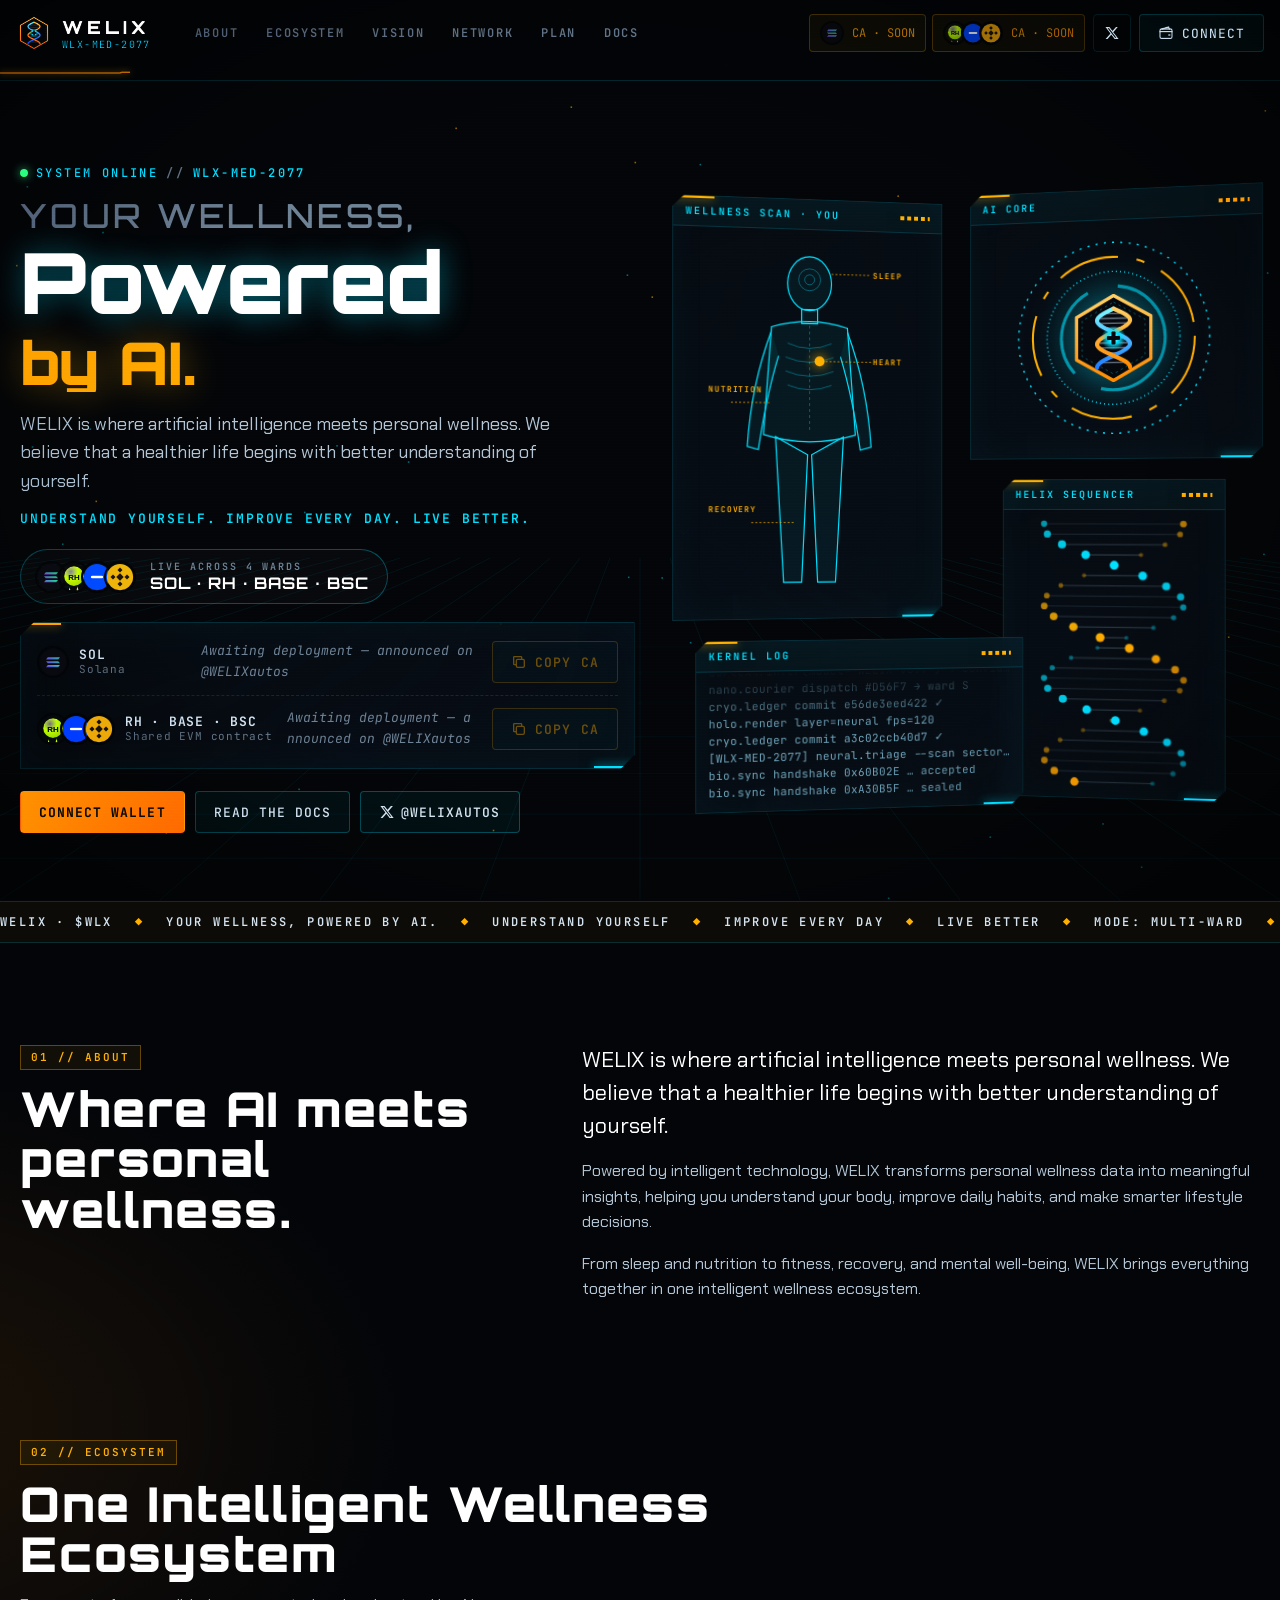
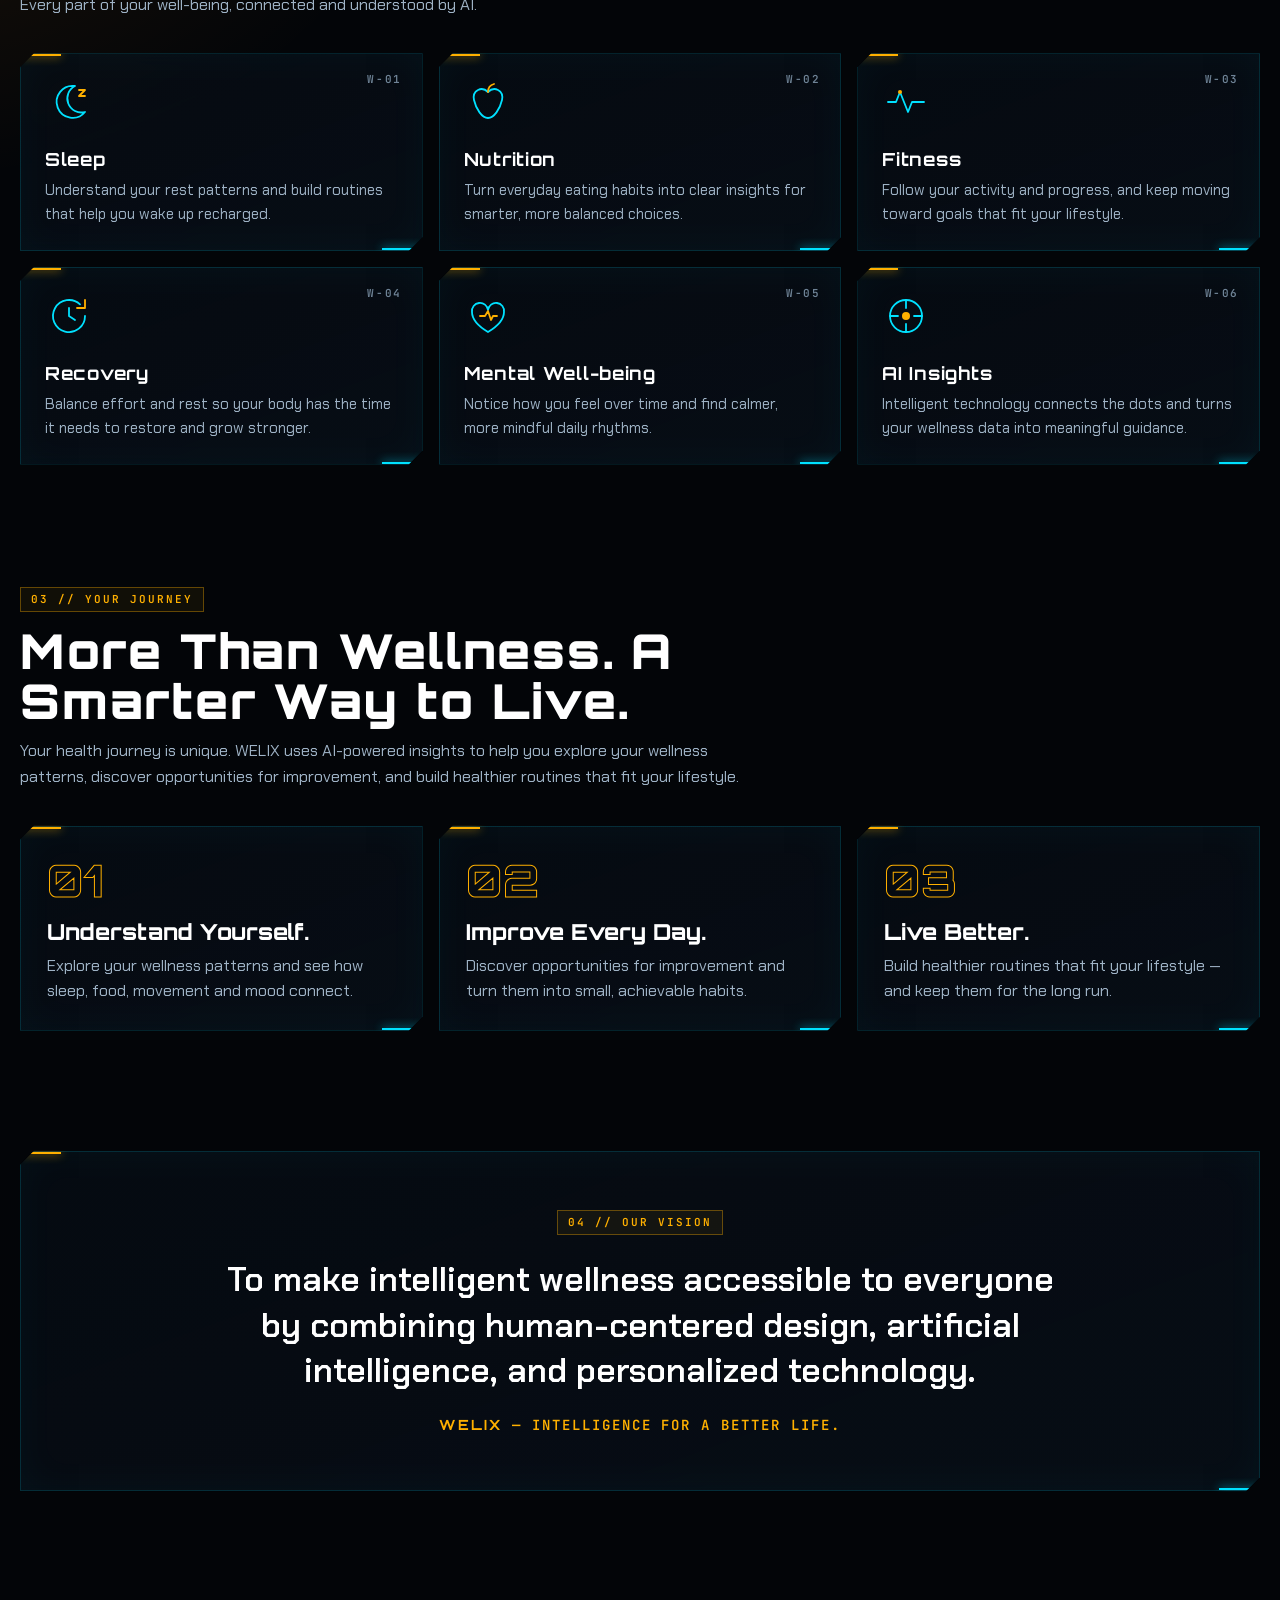
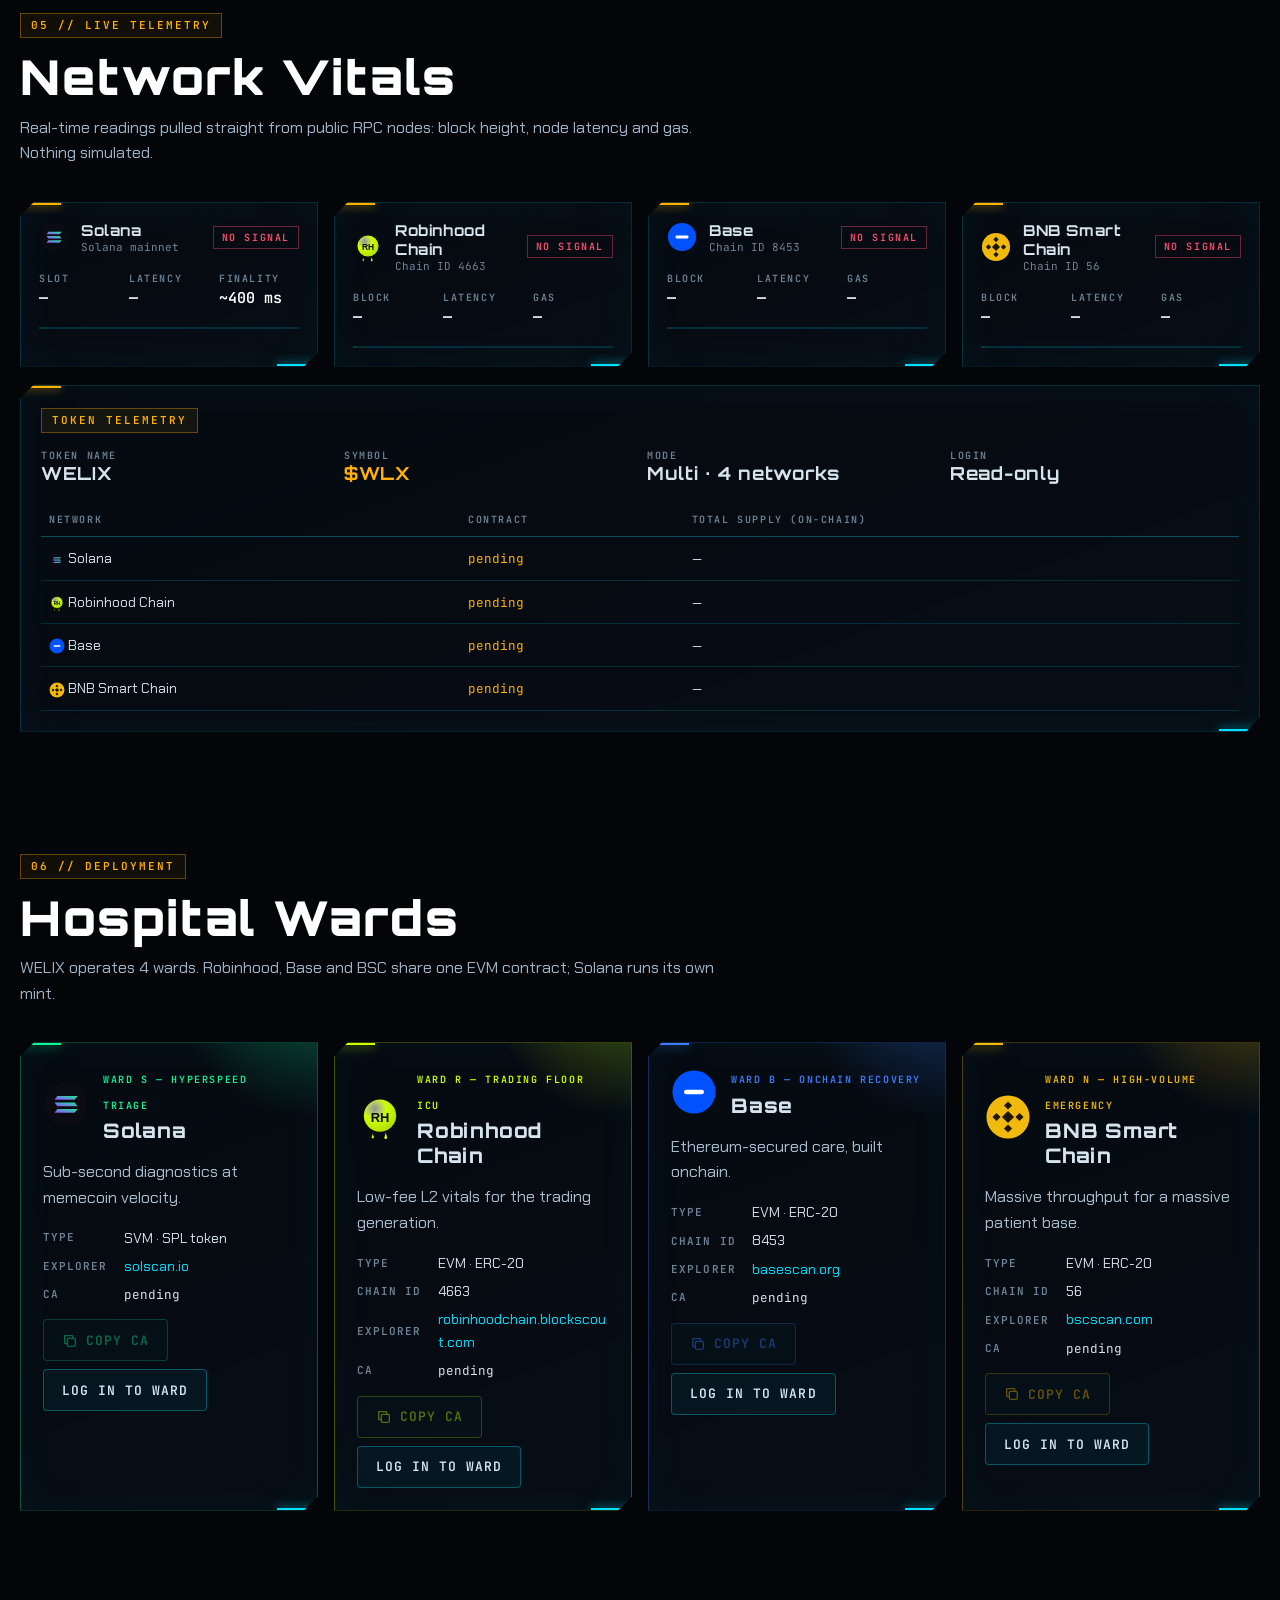
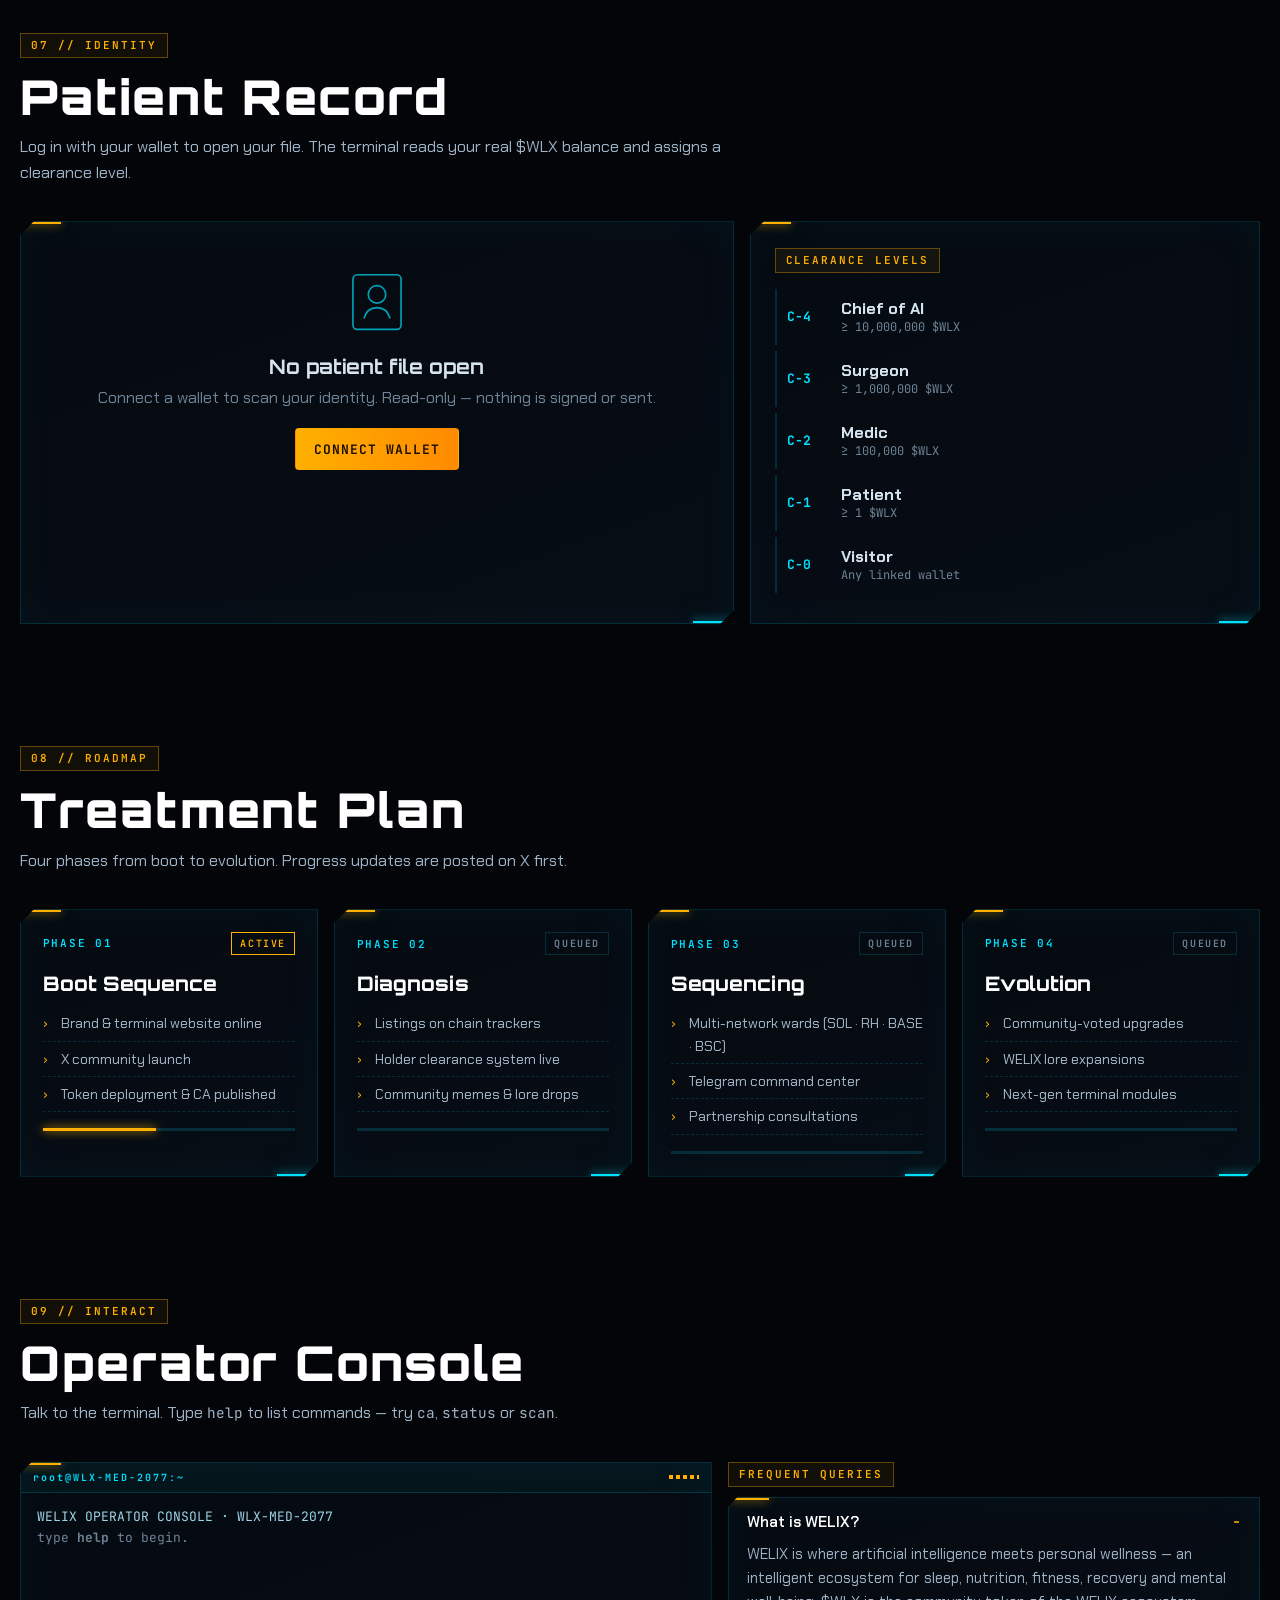
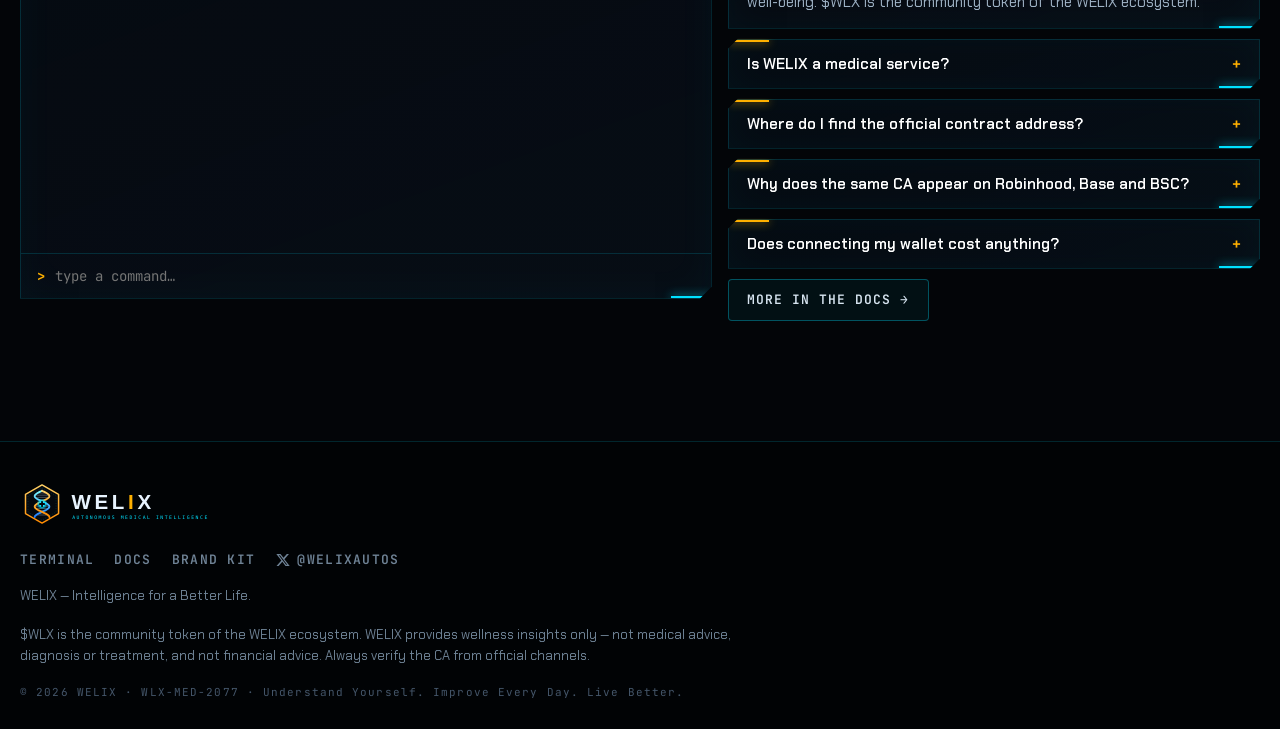
==== commit bc4d031f: "Rewrite site copy: Your Wellness, Powered by AI — about, ecosystem, journey, vision Co-Authored-By: " ====
--- a/index.html
+++ b/index.html
@@ -3,11 +3,11 @@
 <head>
   <meta charset="utf-8">
   <meta name="viewport" content="width=device-width, initial-scale=1">
-  <title>WELIX ($WLX) — Autonomous Medical Intelligence</title>
-  <meta name="description" content="WELIX ($WLX) — the 2077 medical-AI terminal. Copy the official CA, connect your wallet, check your clearance.">
+  <title>WELIX ($WLX) — Your Wellness, Powered by AI.</title>
+  <meta name="description" content="WELIX — Your Wellness, Powered by AI. An intelligent wellness ecosystem for sleep, nutrition, fitness, recovery and mental well-being.">
   <meta name="theme-color" content="#030508">
-  <meta property="og:title" content="WELIX ($WLX) — Autonomous Medical Intelligence">
-  <meta property="og:description" content="The 2077 medical-AI terminal on Solana, Robinhood Chain, Base and BSC.">
+  <meta property="og:title" content="WELIX ($WLX) — Your Wellness, Powered by AI.">
+  <meta property="og:description" content="Understand Yourself. Improve Every Day. Live Better.">
   <meta property="og:image" content="assets/brand/welix-banner.svg">
   <link rel="icon" href="assets/favicon.svg" type="image/svg+xml">
   <link rel="preconnect" href="https://fonts.googleapis.com"><link rel="preconnect" href="https://fonts.gstatic.com" crossorigin>
@@ -25,11 +25,12 @@
       <div class="hero-l">
         <div class="sys-tag"><i class="dot"></i> SYSTEM ONLINE <span class="sep">//</span> <span data-cfg="project.systemId">WLX-MED-2077</span></div>
         <h1 class="h-hero">
-          <span class="l1">The AI that</span>
-          <span class="l2" data-scramble>diagnoses</span>
-          <span class="l3">the future.</span>
+          <span class="l1">Your Wellness,</span>
+          <span class="l2" data-scramble>Powered</span>
+          <span class="l3">by AI.</span>
         </h1>
         <p class="lead" data-cfg="project.description"></p>
+        <p class="motto" data-cfg="project.motto"></p>
         <div class="hero-net" id="hero-net"></div>
         <div class="ca-block holo" id="hero-ca"></div>
         <div class="cta">
@@ -42,7 +43,7 @@
       <div class="hero-r" aria-hidden="true">
         <!-- Body scan -->
         <div class="win holo w-body">
-          <div class="win-t"><span>BIO-SCAN · SUBJECT 0x77</span><i></i></div>
+          <div class="win-t"><span>WELLNESS SCAN · YOU</span><i></i></div>
           <svg class="body" viewBox="0 0 200 360">
             <defs>
               <linearGradient id="scanG" x1="0" y1="0" x2="0" y2="1"><stop offset="0" stop-color="var(--blue)" stop-opacity="0"/><stop offset="1" stop-color="var(--blue)" stop-opacity=".55"/></linearGradient>
@@ -64,10 +65,10 @@
             </g>
             <circle class="heart" cx="110" cy="118" r="5"/>
             <g class="tags">
-              <path d="M122 30h40"/><text x="164" y="33">NEURAL</text>
-              <path d="M116 118h46"/><text x="164" y="121">CARDIAC</text>
-              <path d="M60 160H22"/><text x="0" y="150">GENOMIC</text>
-              <path d="M84 280H40"/><text x="0" y="270">SKELETAL</text>
+              <path d="M122 30h40"/><text x="164" y="33">SLEEP</text>
+              <path d="M116 118h46"/><text x="164" y="121">HEART</text>
+              <path d="M60 160H22"/><text x="0" y="150">NUTRITION</text>
+              <path d="M84 280H40"/><text x="0" y="270">RECOVERY</text>
             </g>
             <g clip-path="url(#bodyClip)"><rect class="scanbar" x="0" y="-40" width="200" height="40" fill="url(#scanG)"/></g>
           </svg>
@@ -100,9 +101,67 @@
 
     <div class="ticker" aria-hidden="true"><div class="ticker-in" id="ticker"></div></div>
 
+    <!-- ============ ABOUT ============ -->
+    <section class="sec wrap" id="about">
+      <div class="about">
+        <div class="sec-h rv"><span class="tag">01 // ABOUT</span><h2>Where AI meets personal wellness.</h2></div>
+        <div class="about-b rv">
+          <p class="big-p">WELIX is where artificial intelligence meets personal wellness. We believe that a healthier life begins with better understanding of yourself.</p>
+          <p>Powered by intelligent technology, WELIX transforms personal wellness data into meaningful insights, helping you understand your body, improve daily habits, and make smarter lifestyle decisions.</p>
+          <p>From sleep and nutrition to fitness, recovery, and mental well-being, WELIX brings everything together in one intelligent wellness ecosystem.</p>
+        </div>
+      </div>
+    </section>
+
+    <!-- ============ ECOSYSTEM ============ -->
+    <section class="sec wrap" id="ecosystem">
+      <div class="sec-h rv"><span class="tag">02 // ECOSYSTEM</span><h2>One Intelligent Wellness Ecosystem</h2>
+        <p>Every part of your well-being, connected and understood by AI.</p></div>
+      <div class="mods">
+        <article class="mod holo rv"><span class="mod-n">W-01</span>
+          <svg viewBox="0 0 48 48" class="mod-ic"><path d="M30 8a16 16 0 1 0 10 26A14 14 0 0 1 30 8z"/><path d="M34 12h6l-6 6h6" class="a"/></svg>
+          <h3>Sleep</h3><p>Understand your rest patterns and build routines that help you wake up recharged.</p></article>
+        <article class="mod holo rv"><span class="mod-n">W-02</span>
+          <svg viewBox="0 0 48 48" class="mod-ic"><path d="M24 14c-6-6-16-2-14 8 2 9 8 18 14 18s12-9 14-18c2-10-8-14-14-8z"/><path d="M24 14c0-4 2-7 6-8" class="a"/></svg>
+          <h3>Nutrition</h3><p>Turn everyday eating habits into clear insights for smarter, more balanced choices.</p></article>
+        <article class="mod holo rv"><span class="mod-n">W-03</span>
+          <svg viewBox="0 0 48 48" class="mod-ic"><path d="M6 24h8l4-10 8 20 4-10h12"/><circle cx="18" cy="14" r="2" class="f"/></svg>
+          <h3>Fitness</h3><p>Follow your activity and progress, and keep moving toward goals that fit your lifestyle.</p></article>
+        <article class="mod holo rv"><span class="mod-n">W-04</span>
+          <svg viewBox="0 0 48 48" class="mod-ic"><path d="M40 24a16 16 0 1 1-5-11.6"/><path d="M40 8v8h-8" class="a"/><path d="M24 16v8l6 4"/></svg>
+          <h3>Recovery</h3><p>Balance effort and rest so your body has the time it needs to restore and grow stronger.</p></article>
+        <article class="mod holo rv"><span class="mod-n">W-05</span>
+          <svg viewBox="0 0 48 48" class="mod-ic"><path d="M24 40c-10-6-16-12-16-20a8 8 0 0 1 16-2 8 8 0 0 1 16 2c0 8-6 14-16 20z"/><path d="M16 24h5l3-5 3 9 2-4h4" class="a"/></svg>
+          <h3>Mental Well-being</h3><p>Notice how you feel over time and find calmer, more mindful daily rhythms.</p></article>
+        <article class="mod holo rv"><span class="mod-n">W-06</span>
+          <svg viewBox="0 0 48 48" class="mod-ic"><circle cx="24" cy="24" r="16"/><path d="M24 8v8M24 32v8M8 24h8M32 24h8"/><circle cx="24" cy="24" r="4" class="f"/></svg>
+          <h3>AI Insights</h3><p>Intelligent technology connects the dots and turns your wellness data into meaningful guidance.</p></article>
+      </div>
+    </section>
+
+    <!-- ============ SMARTER WAY ============ -->
+    <section class="sec wrap" id="smarter">
+      <div class="sec-h rv"><span class="tag">03 // YOUR JOURNEY</span><h2>More Than Wellness. A Smarter Way to Live.</h2>
+        <p>Your health journey is unique. WELIX uses AI-powered insights to help you explore your wellness patterns, discover opportunities for improvement, and build healthier routines that fit your lifestyle.</p></div>
+      <div class="journey">
+        <div class="step holo rv"><span class="step-n">01</span><h3>Understand Yourself.</h3><p>Explore your wellness patterns and see how sleep, food, movement and mood connect.</p></div>
+        <div class="step holo rv"><span class="step-n">02</span><h3>Improve Every Day.</h3><p>Discover opportunities for improvement and turn them into small, achievable habits.</p></div>
+        <div class="step holo rv"><span class="step-n">03</span><h3>Live Better.</h3><p>Build healthier routines that fit your lifestyle — and keep them for the long run.</p></div>
+      </div>
+    </section>
+
+    <!-- ============ VISION ============ -->
+    <section class="sec wrap" id="vision">
+      <div class="vision holo rv">
+        <span class="tag">04 // OUR VISION</span>
+        <blockquote data-cfg="project.vision"></blockquote>
+        <p class="sig"><b data-cfg="project.name">WELIX</b> — <span data-cfg="project.signature"></span></p>
+      </div>
+    </section>
+
     <!-- ============ VITALS ============ -->
     <section class="sec wrap" id="vitals">
-      <div class="sec-h rv"><span class="tag">01 // LIVE TELEMETRY</span><h2>Network Vitals</h2>
+      <div class="sec-h rv"><span class="tag">05 // LIVE TELEMETRY</span><h2>Network Vitals</h2>
         <p>Real-time readings pulled straight from public RPC nodes: block height, node latency and gas. Nothing simulated.</p></div>
       <div class="vitals" id="vitals-grid"></div>
       <div class="telemetry holo rv" id="telemetry"></div>
@@ -110,14 +169,14 @@
 
     <!-- ============ WARDS ============ -->
     <section class="sec wrap" id="wards">
-      <div class="sec-h rv"><span class="tag">02 // DEPLOYMENT</span><h2 id="wards-title">Hospital Wards</h2>
+      <div class="sec-h rv"><span class="tag">06 // DEPLOYMENT</span><h2 id="wards-title">Hospital Wards</h2>
         <p id="wards-sub"></p></div>
       <div class="wards" id="wards-grid"></div>
     </section>
 
     <!-- ============ PATIENT RECORD ============ -->
     <section class="sec wrap" id="record">
-      <div class="sec-h rv"><span class="tag">03 // IDENTITY</span><h2>Patient Record</h2>
+      <div class="sec-h rv"><span class="tag">07 // IDENTITY</span><h2>Patient Record</h2>
         <p>Log in with your wallet to open your file. The terminal reads your real <span data-sym>$WLX</span> balance and assigns a clearance level.</p></div>
       <div class="record">
         <div class="holo rec-card rv" id="rec-card"></div>
@@ -125,42 +184,16 @@
       </div>
     </section>
 
-    <!-- ============ MODULES ============ -->
-    <section class="sec wrap" id="modules">
-      <div class="sec-h rv"><span class="tag">04 // THE WELIX UNIVERSE</span><h2>Core Modules</h2>
-        <p>The lore behind the terminal. In 2077 WELIX runs every ward from one autonomous core — these are its organs.</p></div>
-      <div class="mods">
-        <article class="mod holo rv"><span class="mod-n">M-01</span>
-          <svg viewBox="0 0 48 48" class="mod-ic"><circle cx="24" cy="24" r="16"/><path d="M24 8v8M24 32v8M8 24h8M32 24h8"/><circle cx="24" cy="24" r="4" class="f"/></svg>
-          <h3>Neural Triage Core</h3><p>The brain of WELIX. Sorts every incoming signal by urgency in under a millisecond — the community's first responder.</p></article>
-        <article class="mod holo rv"><span class="mod-n">M-02</span>
-          <svg viewBox="0 0 48 48" class="mod-ic"><path d="M16 6c0 12 16 12 16 24s-16 12-16 12M32 6c0 12-16 12-16 24s16 12 16 12"/><path d="M18 14h12M18 34h12M20 24h8"/></svg>
-          <h3>Helix Sequencer</h3><p>Reads the chain like DNA. Every block is a base pair, every holder a gene in the WELIX genome.</p></article>
-        <article class="mod holo rv"><span class="mod-n">M-03</span>
-          <svg viewBox="0 0 48 48" class="mod-ic"><rect x="10" y="8" width="28" height="32" rx="3"/><path d="M16 16h16M16 24h16M16 32h10"/><path d="M34 34l6 6" class="a"/></svg>
-          <h3>Cryo Ledger</h3><p>Frozen, tamper-proof records. Patient files live on-chain where no one can rewrite the history.</p></article>
-        <article class="mod holo rv"><span class="mod-n">M-04</span>
-          <svg viewBox="0 0 48 48" class="mod-ic"><path d="M6 30l10-10 8 8 18-18"/><path d="M30 10h12v12"/><circle cx="16" cy="20" r="2" class="f"/></svg>
-          <h3>Nano Courier</h3><p>Microscopic agents that carry value between wards — Solana, Robinhood, Base and BSC — at the speed of light.</p></article>
-        <article class="mod holo rv"><span class="mod-n">M-05</span>
-          <svg viewBox="0 0 48 48" class="mod-ic"><path d="M24 6l14 6v10c0 10-6 17-14 20-8-3-14-10-14-20V12z"/><path d="M18 24l4 4 8-9"/></svg>
-          <h3>Immune Firewall</h3><p>Read-only login, no approvals, no transfers. The terminal never touches your funds — security is its immune system.</p></article>
-        <article class="mod holo rv"><span class="mod-n">M-06</span>
-          <svg viewBox="0 0 48 48" class="mod-ic"><circle cx="24" cy="18" r="8"/><path d="M10 40c2-8 8-12 14-12s12 4 14 12"/><path d="M36 10l4-4M12 10 8 6" class="a"/></svg>
-          <h3>Holo Consult</h3><p>The ward never sleeps. Holders meet on X and Telegram to share memes, intel and the next upgrade.</p></article>
-      </div>
-    </section>
-
     <!-- ============ TREATMENT PLAN ============ -->
     <section class="sec wrap" id="plan">
-      <div class="sec-h rv"><span class="tag">05 // ROADMAP</span><h2>Treatment Plan</h2>
+      <div class="sec-h rv"><span class="tag">08 // ROADMAP</span><h2>Treatment Plan</h2>
         <p>Four phases from boot to evolution. Progress updates are posted on X first.</p></div>
       <div class="plan" id="plan-grid"></div>
     </section>
 
     <!-- ============ CONSOLE + FAQ ============ -->
     <section class="sec wrap" id="console">
-      <div class="sec-h rv"><span class="tag">06 // INTERACT</span><h2>Operator Console</h2>
+      <div class="sec-h rv"><span class="tag">09 // INTERACT</span><h2>Operator Console</h2>
         <p>Talk to the terminal. Type <code>help</code> to list commands — try <code>ca</code>, <code>status</code> or <code>scan</code>.</p></div>
       <div class="console-grid">
         <div class="term holo rv">
--- a/css/style.css
+++ b/css/style.css
@@ -304,6 +304,21 @@
 .mod-ic .f { fill: var(--accent); stroke: none; } .mod-ic .a { stroke: var(--accent); }
 .mod h3 { font: 700 18px var(--ff-d); letter-spacing: .04em; margin: 14px 0 8px; color: #fff; }
 .mod p { margin: 0; color: #9fb3c6; font-size: 15px; }
+
+/* About / journey / vision */
+.about { display: grid; grid-template-columns: 1fr 1.3fr; gap: 40px; align-items: start; }
+.about-b p { color: #b4c6d6; margin: 0 0 16px; }
+.about-b .big-p { font-size: 22px; line-height: 1.5; color: #fff; }
+.motto { font: 600 13px var(--ff-m); letter-spacing: .14em; color: var(--blue); text-transform: uppercase; margin: -8px 0 22px; }
+.journey { display: grid; grid-template-columns: repeat(3, 1fr); gap: 16px; }
+.step { padding: 26px; }
+.step-n { font: 900 44px var(--ff-d); color: transparent; -webkit-text-stroke: 1px var(--accent); }
+.step h3 { font: 800 22px var(--ff-d); margin: 10px 0 8px; color: #fff; }
+.step p { margin: 0; color: #9fb3c6; }
+.vision { padding: 56px clamp(24px, 6vw, 80px); text-align: center; }
+.vision blockquote { margin: 22px auto; max-width: 860px; font: 600 clamp(22px, 3vw, 34px)/1.35 var(--ff-t); color: #fff; }
+.vision .sig { font: 600 14px var(--ff-m); letter-spacing: .14em; text-transform: uppercase; color: var(--accent); margin: 0; }
+.vision .sig b { font-family: var(--ff-d); }
 
 /* Plan */
 .plan { display: grid; grid-template-columns: repeat(4, 1fr); gap: 16px; }
@@ -424,7 +439,7 @@
   .hero-r { height: 540px; }
   .mods { grid-template-columns: 1fr 1fr; }
   .plan { grid-template-columns: 1fr 1fr; }
-  .record, .console-grid { grid-template-columns: 1fr; }
+  .record, .console-grid, .about, .journey { grid-template-columns: 1fr; }
   .tel-g, .d-cards { grid-template-columns: 1fr 1fr; }
   .docs { grid-template-columns: 1fr; }
   .docs-nav { position: static; flex-direction: row; flex-wrap: wrap; }
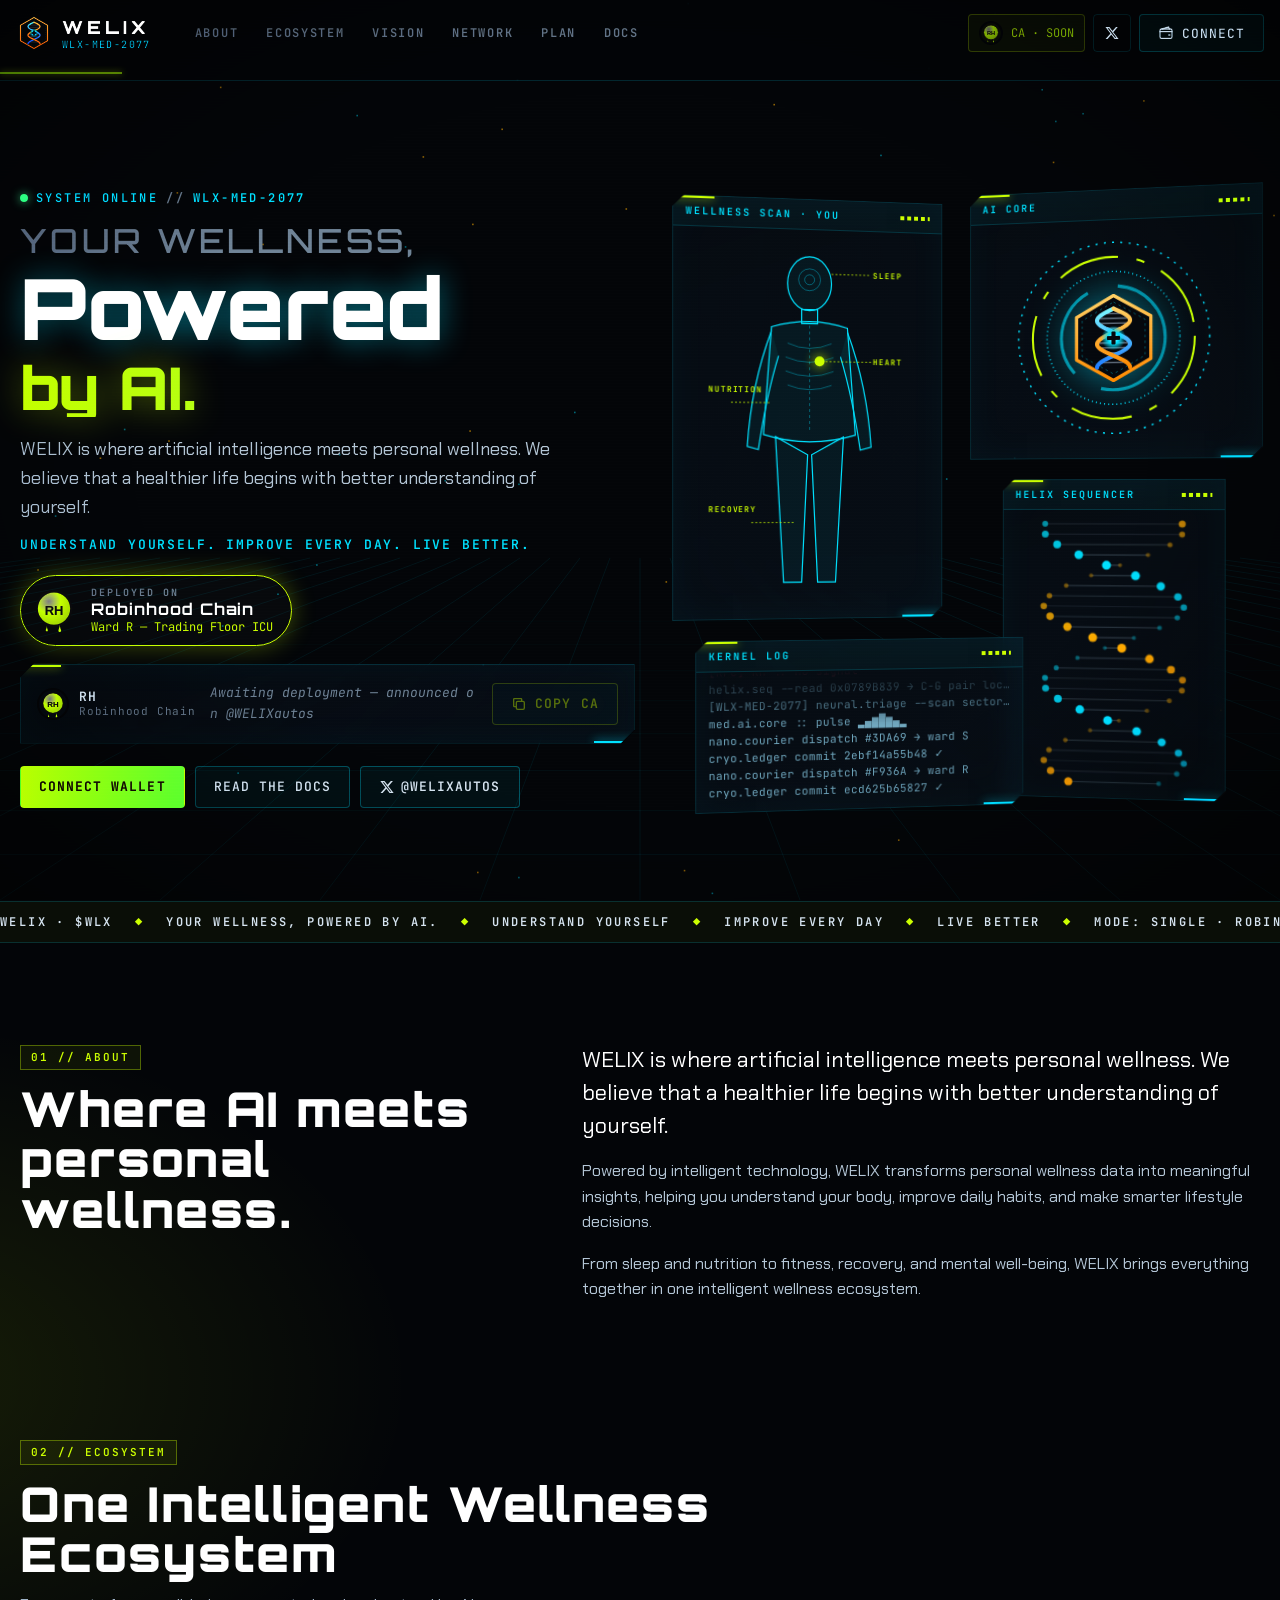
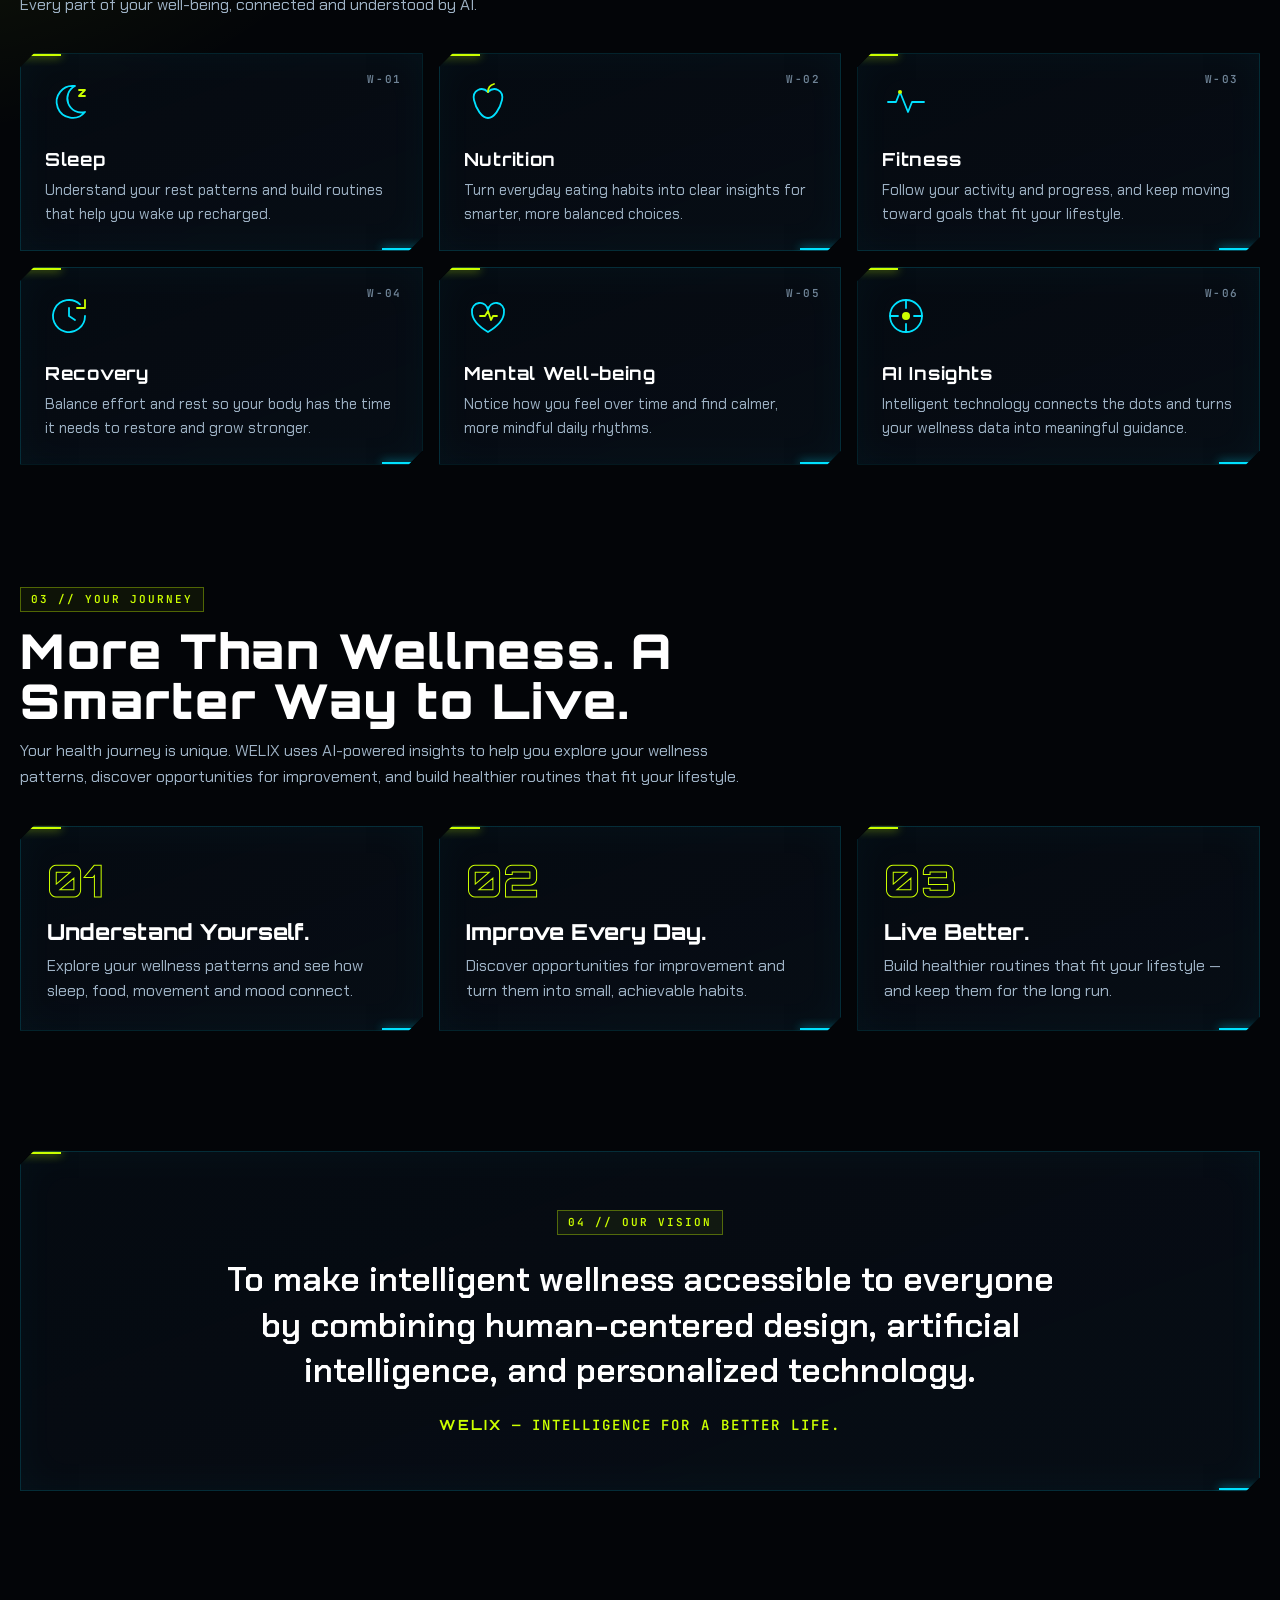
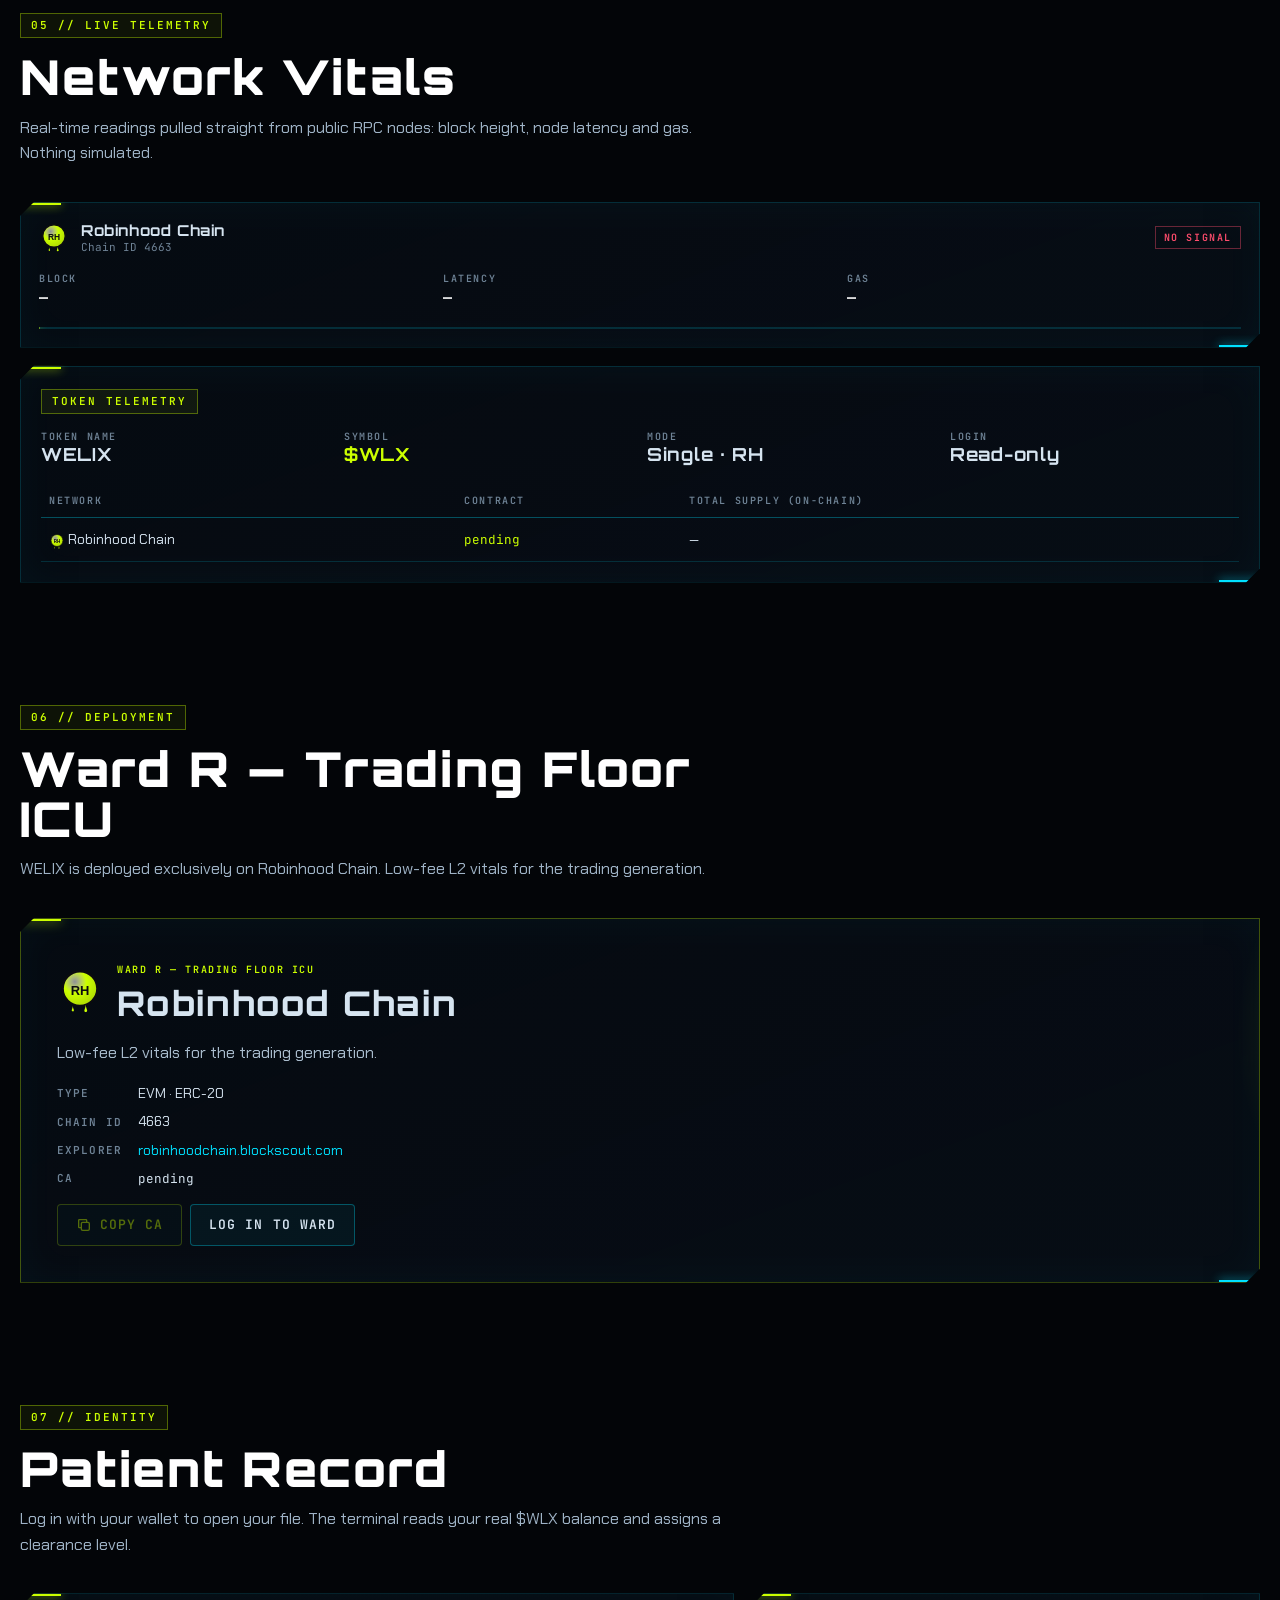
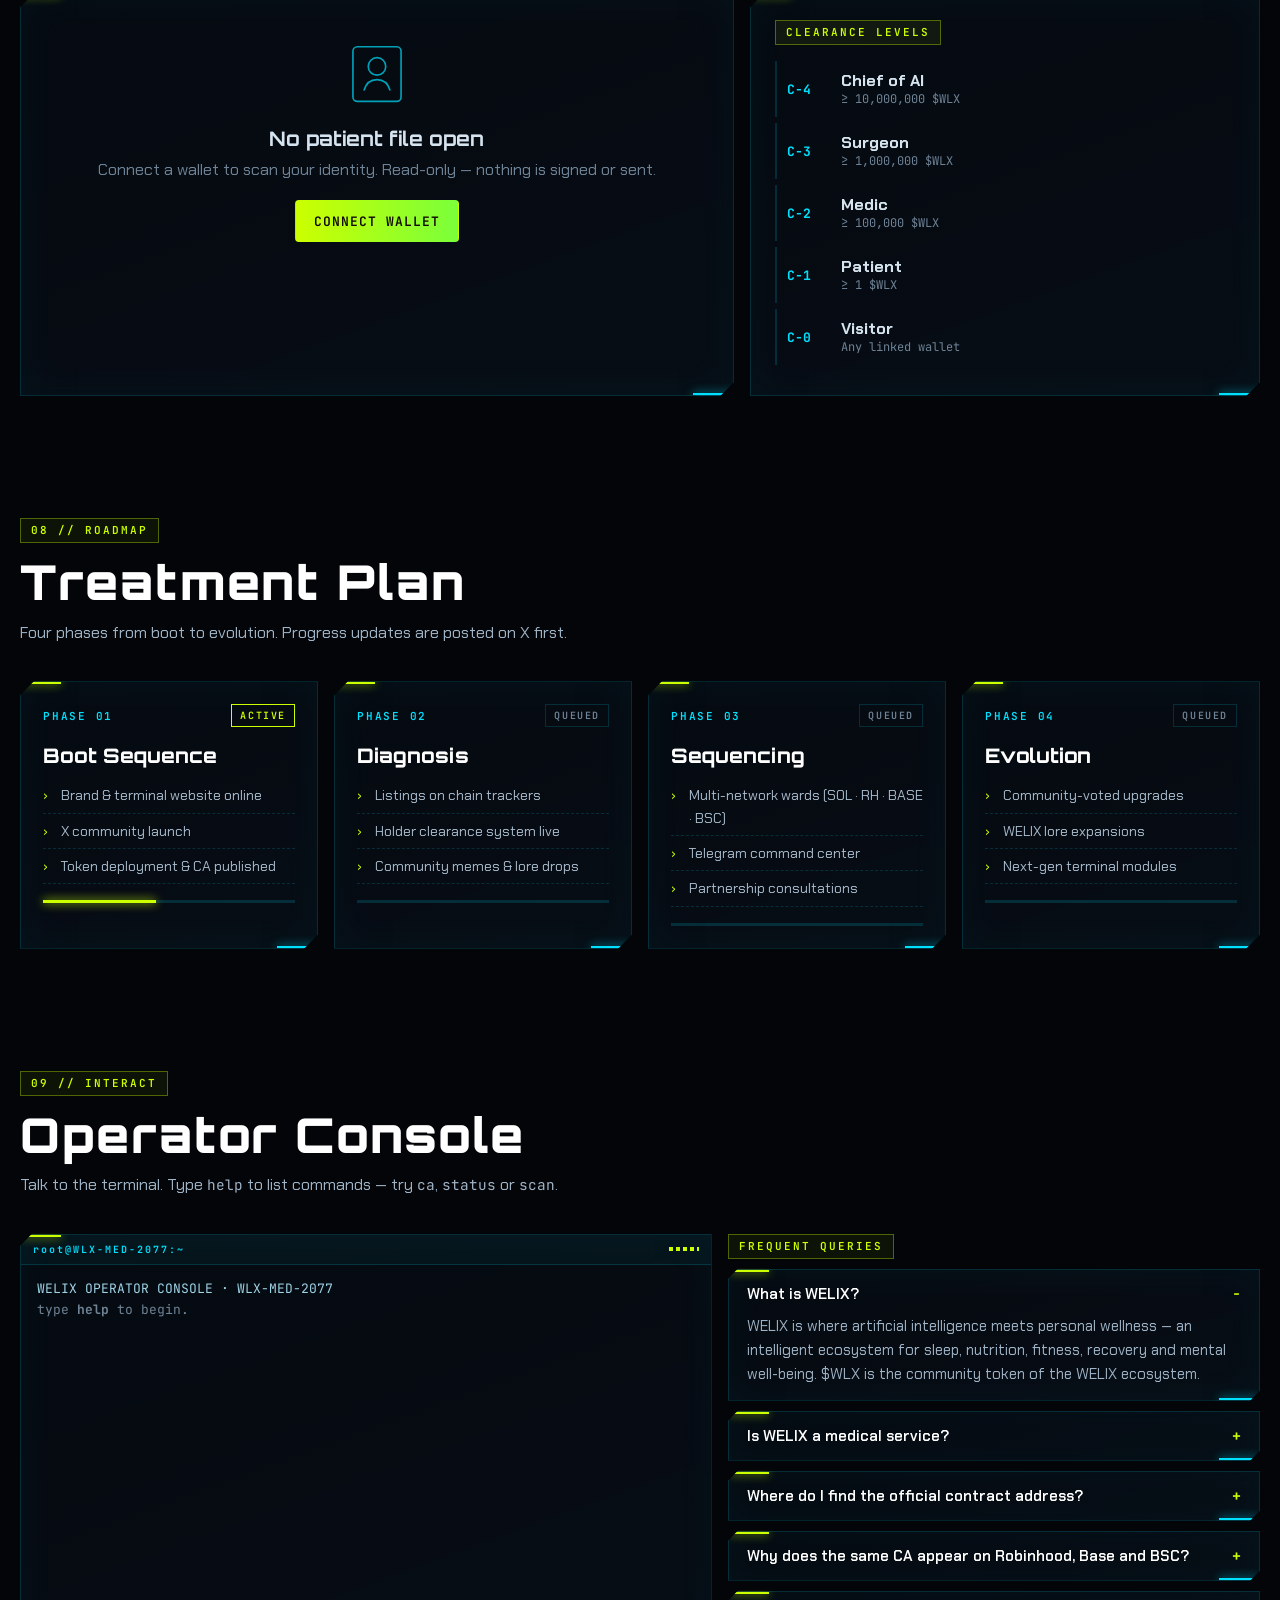
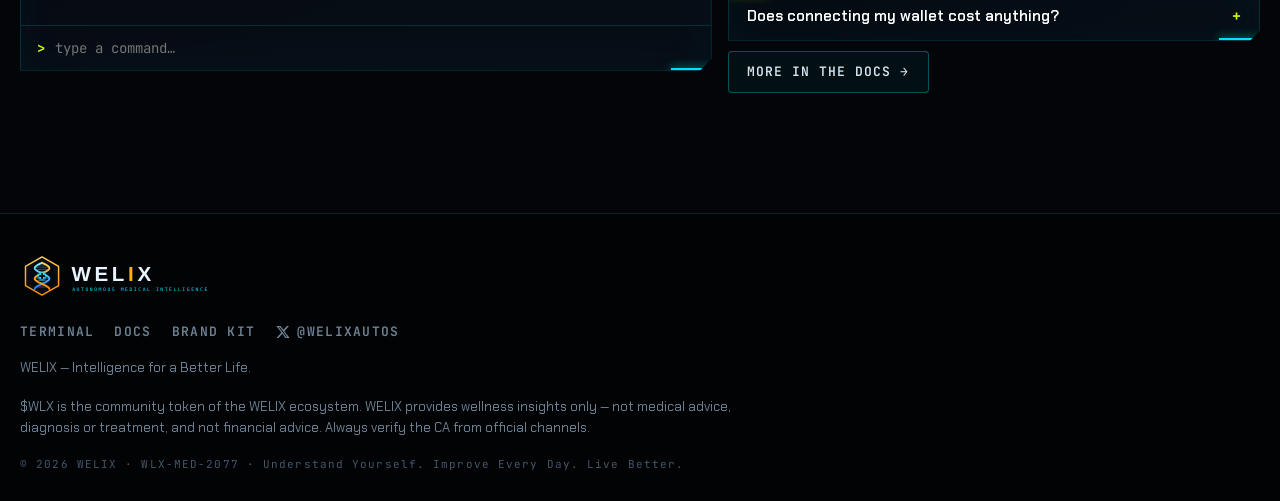
==== commit 28b0cbe7: "Clean URLs: drop .html from links, add .htaccess / vercel.json / _redirects Co-Authored-By: Claude O" ====
--- a/index.html
+++ b/index.html
@@ -35,7 +35,7 @@
         <div class="ca-block holo" id="hero-ca"></div>
         <div class="cta">
           <button class="btn btn-pri" data-action="wallet">Connect wallet</button>
-          <a class="btn" href="docs.html">Read the docs</a>
+          <a class="btn" href="docs">Read the docs</a>
           <span id="hero-soc"></span>
         </div>
       </div>
